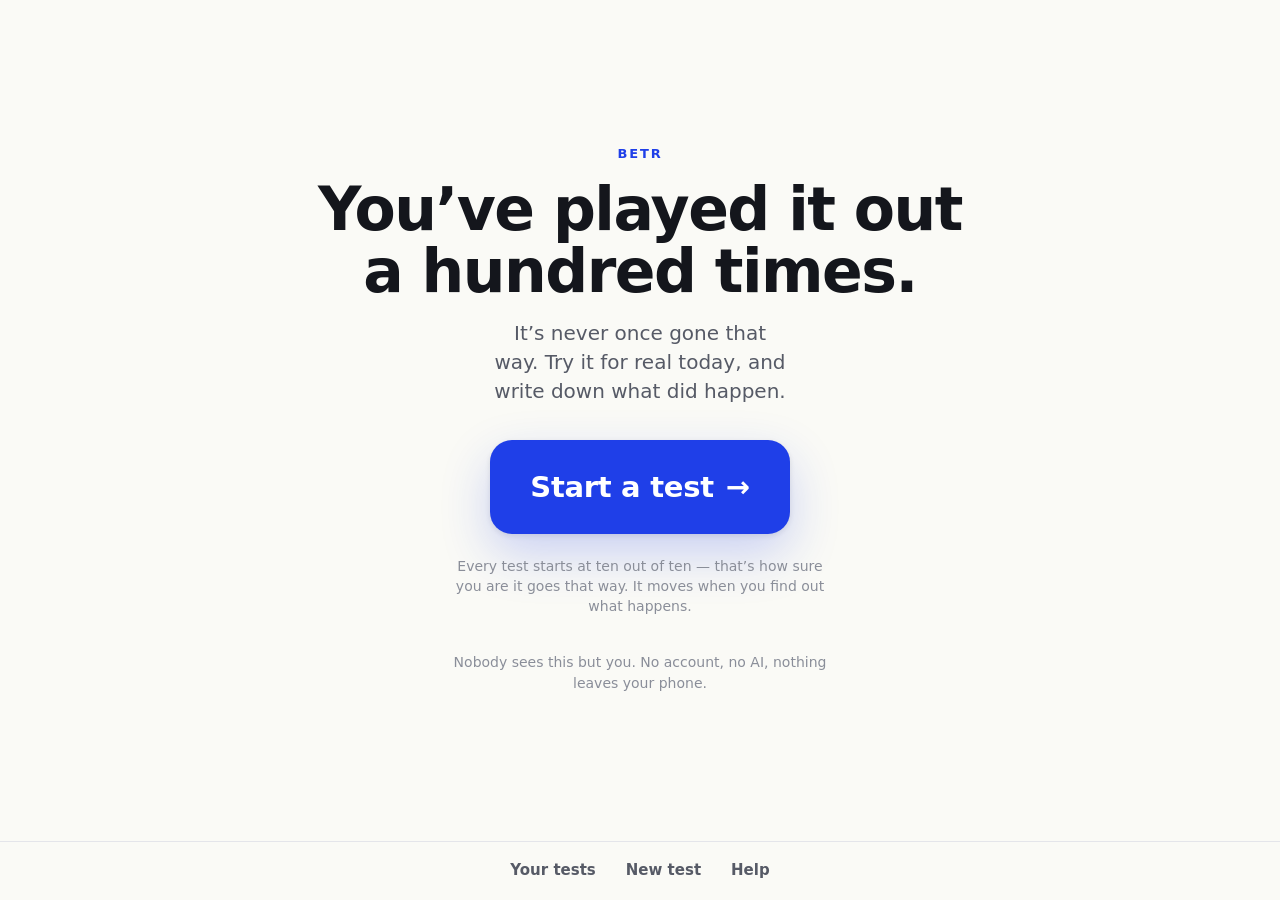
==== web/index.html @ aeeffbad "The way in is one sentence with two blanks, and the suggestions under it are a chapter in a book Co-" ====
<!doctype html>
<html lang="en">
<head>
<meta charset="utf-8">
<meta name="viewport" content="width=device-width, initial-scale=1, viewport-fit=cover">
<title>BETR</title>

<!--
  Betr v1. Plain HTML, CSS and JavaScript. No framework, no build step, no dependencies,
  nothing minified. If you are reading this to check what it does: every file it loads is
  listed below, they are all in this folder, and there is no other code anywhere.

  The one thing worth checking yourself: turn on airplane mode and use it. It works, because
  after this page has loaded nothing here ever makes a request.
-->

<!--
  Belt and braces. B3 serves the same policy as a real header, which is the one that counts;
  a meta tag can be stripped by anything that rewrites HTML, a header cannot.

  connect-src 'none' is the important line: fetch, XHR, WebSocket, beacon and EventSource are
  all blocked outright, so an accidental request fails loudly in the console instead of
  quietly succeeding. font-src 'none' means no web font can ever be loaded, by anyone.

  'file:' is here so the page still works when it is opened straight off disk, which is how
  it gets looked at before it is deployed. Over https a file: URL cannot be loaded at all, so
  it grants nothing on the real site.
-->
<meta http-equiv="Content-Security-Policy" content="
  default-src 'none';
  script-src 'self' file:;
  style-src 'self' file:;
  img-src 'self' file: data:;
  manifest-src 'self' file:;
  font-src 'none';
  connect-src 'none';
  base-uri 'none';
  form-action 'none';
  frame-ancestors 'none'">

<meta name="referrer" content="no-referrer">
<meta name="description" content="BETR helps you test unhelpful beliefs in everyday life. You pick a worry about how people will react, it gives you one small thing to try today, and you record what actually happened.">
<meta name="theme-color" content="#1F3FE8">
<meta name="color-scheme" content="light dark">
<meta name="apple-mobile-web-app-capable" content="yes">
<meta name="apple-mobile-web-app-title" content="BETR">
<meta name="apple-mobile-web-app-status-bar-style" content="default">

<!-- B3's deploy rewrites this to the SHA-256 of the files it served. "dev" means unpublished. -->
<meta name="betr-build" content="dev">

<link rel="manifest" href="manifest.webmanifest">
<link rel="icon" href="icon-192.png" sizes="192x192" type="image/png">
<link rel="apple-touch-icon" href="icon-192.png">
<link rel="stylesheet" href="app.css">
</head>
<body>

<!--
  What a screen reader says when the screen changes but focus does not (B15). It lives outside
  #app so it survives every repaint — a live region that is replaced along with the markup is
  never announced at all. It is empty, and stays empty until the app has something to say that
  the new screen's heading does not already say for itself.
-->
<p id="say" class="sr" role="status" aria-live="polite" aria-atomic="true"></p>

<div id="app"></div>

<noscript>
  <div class="stage">
    <h1>BETR needs JavaScript</h1>
    <p class="sub">All of it runs on this device. None of it talks to a server.</p>
  </div>
</noscript>

<!--
  Order matters: content.js reads guards.js, and app.js reads all of them. The two files
  under content/ that B17 added are plain data — zones.js says which country a time zone is
  in, helplines.js says which number that country's own provider publishes — and lib/where.js
  is handed both by app.js. None of them fetches anything; that is the whole point.

  strings-en.js is every word a person can read (B15). A second language is one more
  strings-<code>.js line here and nothing else — never a fetch, so the airplane-mode proof
  holds in every language BETR ever ships.
-->
<script src="lib/guards.js"></script>
<script src="lib/rate.js"></script>
<script src="lib/store.js"></script>
<script src="lib/content.js"></script>
<script src="lib/where.js"></script>
<script src="lib/i18n.js"></script>
<script src="content/strings-en.js"></script>
<script src="content/worries.js"></script>
<script src="content/starts.js"></script>
<script src="content/why.js"></script>
<script src="content/whats-going-on.js"></script>
<script src="content/places.js"></script>
<script src="content/zones.js"></script>
<script src="content/helplines.js"></script>
<script src="app.js"></script>

</body>
</html>
---- web/app.css ----
/*
  Betr's whole stylesheet.

  System fonts only. The prototype loaded Outfit and Karla from Google; v1 may not, because a
  font request is a request, and "nothing is sent to us or anyone else" has to survive someone
  opening the network tab.

  Two rules B15 added, and both of them are cheap now and expensive later:

  1. EVERY LAYOUT PROPERTY IS LOGICAL, not physical. `margin-inline-start`, not `margin-left`;
     `inset-inline-start`, not `left`; `text-align: start`, not `left`. The browser flips all
     of them when <html dir> is rtl, so Arabic, Hebrew, Farsi and Urdu are a translation job
     rather than a rebuild. No right-to-left language ships yet — that is B16 — and this is
     only so that shipping one costs a day instead of a month. If you add a `left:` here, you
     have quietly put a month back on it.

  2. EVERY FONT SIZE IS IN REM, not px. A person who has turned their text size up in Android
     Chrome or their browser settings gets nothing at all from a px, and this is an app for
     people who will not ask anyone for help — including help reading it. 1rem is 16px unless
     they changed it, so nothing looks different by default. Keep the `clamp()` minimums and
     maximums in rem too: only the middle value is allowed to be `vw`, because vw does not
     answer to a person's text size.

  And one that was already right before B15 and must not be undone: every animation lives
  inside `@media (prefers-reduced-motion: no-preference)` at the bottom, so motion is opt-in
  rather than opt-out. Nothing moves for somebody who asked for nothing to move.
*/

:root {
  --ground:#FAFAF6; --ink:#14161C; --ink-2:#565A66; --ink-3:#8A8E99;
  --btn:#1F3FE8; --btn-ink:#FFFFFF; --btn-hover:#1734CF; --soft:#EDF0FF; --soft-ink:#1B33B8;
  --card:#FFFFFF; --edge:#E4E5EA; --mark:#FFE873; --mark-ink:#3A3000;
  --warn:#B23A2E; --warn-soft:#FBE9E6;
  --display: system-ui, -apple-system, "Segoe UI", Roboto, "Helvetica Neue", Arial, sans-serif;
  --body: system-ui, -apple-system, "Segoe UI", Roboto, "Helvetica Neue", Arial, sans-serif;
  --shadow: 0 20px 50px rgba(31,63,232,.22), 0 2px 6px rgba(20,22,28,.10);
}
@media (prefers-color-scheme: dark) {
  :root:not([data-theme="light"]) {
    --ground:#0F1117; --ink:#F1F1EC; --ink-2:#B4B7C2; --ink-3:#7C808C;
    --btn:#6B85FF; --btn-ink:#0B1030; --btn-hover:#8399FF; --soft:#1C2340; --soft-ink:#C7D0FF;
    --card:#181B24; --edge:#2A2E3B; --mark:#E7CF4A; --mark-ink:#241E00;
    --warn:#F08A7E; --warn-soft:#3A1F1B;
    --shadow: 0 20px 50px rgba(0,0,0,.5), 0 2px 6px rgba(0,0,0,.4);
  }
}

* { box-sizing: border-box; }
html, body { height: 100%; }
body {
  margin:0; background: var(--ground); color: var(--ink);
  font-family: var(--body); font-size:1.125rem; line-height:1.45;
  -webkit-font-smoothing: antialiased; -webkit-text-size-adjust:100%;
}
button { font: inherit; cursor: pointer; color: inherit; }
button:focus-visible, textarea:focus-visible { outline: 3px solid var(--btn); outline-offset: 3px; }

/*
  The heading focus lands on when the screen changes (B15). It is not in the tab order and it
  is not something a person clicked, so it gets no ring — a box drawn round the title would
  read as an error to a sighted person and says nothing to anybody else. The screen reader
  announcement is the whole point of it; the outline was never part of that.
*/
[tabindex="-1"]:focus { outline: none; }

/* Decoration, and the one thing on the page that has to turn round in a right-to-left language. */
.arrow { display:inline-block; }
[dir="rtl"] .arrow { transform: scaleX(-1); }

.stage {
  min-height:100vh; min-height:100dvh;
  display:flex; flex-direction:column; align-items:center; justify-content:center;
  text-align:center;
  /*
    The bottom padding reserves the menu's height, so the big button is never underneath it —
    and it is in rem, not px, because the menu is three words that grow with a person's text
    size. At 200% a px reserve leaves the last line of every screen behind the menu.
  */
  padding: calc(3rem + env(safe-area-inset-top)) 20px calc(6rem + env(safe-area-inset-bottom));
  max-width:720px; margin:0 auto;
}
/*
  The kicker. Since B20 the test screen and the result are titled by the worry's own label
  instead (.worry-label, below), so what is left wearing this is the "LOCKED IN" line and the
  heading on each card in Your worries — where it is still the only title there is, and still
  a heading element, so a screen reader has something to land on. These rules have to beat the
  h1/h2/h3 ones below, which is why line-height is spelled out.
*/
.kicker {
  font-family: var(--display); font-weight:700; font-size:.8125rem; letter-spacing:.14em;
  text-transform:uppercase; color: var(--btn); margin:0 0 14px; line-height:1.45;
}
h1 { font-family:var(--display); font-weight:800; font-size:clamp(2.25rem,8vw,3.75rem); line-height:1.04; letter-spacing:-.025em; margin:0 0 16px; text-wrap:balance; }
h2 { font-family:var(--display); font-weight:800; font-size:clamp(1.75rem,6vw,2.75rem); line-height:1.06; letter-spacing:-.02em; margin:0 0 14px; text-wrap:balance; }
.sub { font-size:1.25rem; color:var(--ink-2); margin:0 auto 34px; max-width:34ch; text-wrap:balance; }
.sub.tight { margin-bottom:18px; }

/*
  Words a person typed themselves — a worry, a test, what they expected, what happened. They
  wrote it in a textarea, so it can have line breaks and blank lines in it, and every one of
  those was being flattened into a single line by the time it came back out on the result
  screen and on the cards. `pre-wrap` and not `pre-line`, so a list they indented survives too;
  `break-word` so one long unbroken string cannot push a card wider than the phone, and
  `text-wrap:wrap` because `.sub` balances its lines — which looks wrong the moment the person
  has chosen the breaks themselves.
*/
.wrote { white-space:pre-wrap; overflow-wrap:break-word; text-wrap:wrap; }

.big {
  display:inline-flex; align-items:center; justify-content:center; gap:12px;
  background:var(--btn); color:var(--btn-ink); border:0; border-radius:22px;
  padding:26px 40px; font-family:var(--display); font-weight:800;
  font-size:clamp(1.3125rem,4.4vw,1.8125rem); letter-spacing:-.01em;
  box-shadow:var(--shadow); max-width:100%;
}
.big:hover { background:var(--btn-hover); }
.big.wide { width:100%; max-width:560px; }

.tiny { font-size:.875rem; color:var(--ink-3); margin-top:22px; max-width:44ch; }
.tiny button { background:none; border:0; padding:0; color:var(--ink-3); text-decoration:underline; text-underline-offset:3px; font-size:.875rem; }
/* A solid chip, not a floating word: Help is long, and it scrolls underneath this. */
.back { position:fixed; inset-inline-start:14px; top:calc(12px + env(safe-area-inset-top)); background:var(--ground); box-shadow:0 0 0 1px var(--edge); border:0; border-radius:14px; font-family:var(--display); font-weight:700; font-size:.9375rem; color:var(--ink-3); padding:8px 10px; z-index:2; }

/*
  The three doors, on every screen. Not a tab bar and must not become one: plain words, no
  icons, no selected state, no badge, no count, no fourth item (CLAUDE.md rule 10, as amended
  2026-09-03). If you are adding an .is-active rule here, that is the thing that was rejected.
*/
.menu {
  position:fixed; inset-inline:0; bottom:0; z-index:3;
  display:flex; justify-content:center; gap:2px;
  padding:8px 8px calc(8px + env(safe-area-inset-bottom));
  background:var(--ground); border-top:1px solid var(--edge);
}
.menu button {
  background:none; border:0; border-radius:12px; padding:10px 14px;
  font-family:var(--display); font-weight:700; font-size:.9375rem; color:var(--ink-2);
}
.menu button:hover { color:var(--btn); }

.list { display:flex; flex-direction:column; gap:12px; width:100%; max-width:560px; margin:0 auto; }
.list button {
  background:var(--card); border:2px solid var(--edge); border-radius:18px; padding:18px 22px;
  font-family:var(--display); font-weight:700; font-size:clamp(1.0625rem,3.6vw,1.3125rem); text-align:start;
  line-height:1.2; display:flex; justify-content:space-between; align-items:center; gap:14px;
}
.list button:hover { border-color:var(--btn); }
.list button .go { color:var(--btn); font-size:1.4375rem; flex:0 0 auto; }
.list button.own { border-style:dashed; }
/*
  B19. The safety line under the first door — the one that names drink and drugs. It is not a
  warning and must not look like one: a person reading it has done nothing wrong, and the red
  a refusal wears would say they had. Same soft blue as a note anywhere else, quieter.
*/
.list .doornote { background:var(--soft); color:var(--soft-ink); border-radius:14px; padding:12px 16px; font-size:.9375rem; line-height:1.4; margin:-4px 0 2px; }

/*
  B24. The note is a button now. "Help has places that are" opens Help, because until B24 Help
  did not have them, and naming a screen is not the same as opening it. Two things it has to
  do: look exactly like the sentence it already was, and be tappable across the whole sentence
  — a two-word target inside a paragraph is a miss on a phone, by the person least able to
  spend a second try.
*/
.list .doornote .plain { display:block; width:100%; background:none; border:0; padding:0;
  font:inherit; color:inherit; text-align:start; text-decoration:underline;
  text-underline-offset:3px; }

.list .under { display:block; font-family:var(--body); font-weight:400; font-size:.90625rem; color:var(--ink-3); margin-top:6px; line-height:1.35; }

/*
  B20. The worry a person is on, in the same words and the same place on every screen from
  the moment they choose it to the result. `heading` in app.js decides which of the two this
  is: on the test screen and the result the label IS the title, so it is the h2 focus lands
  on; everywhere else the screen has its own heading and this is the quiet strip above it.

  The sentence under it is the one being tested, word for word — never a shortened version,
  never a summary. Half of what B20 fixed was that the list, the test screen and the result
  each said it differently, and a person three screens in could not tell whether they were
  still in the worry they picked.
*/
/* The 10px is the Back chip: without it the label's first line sits against the underside of it. */
.worry { width:100%; max-width:560px; margin:10px auto 22px; text-align:start; }
.worry .worry-label {
  font-family:var(--display); font-weight:800; font-size:clamp(1.375rem,5vw,2rem);
  line-height:1.14; letter-spacing:-.02em; margin:0 0 10px; color:var(--ink); text-wrap:balance;
}
.worry .worry-belief {
  font-size:1.0625rem; line-height:1.45; color:var(--ink-2); margin:0;
  border-inline-start:3px solid var(--edge); padding-inline-start:14px;
}
/* Above a screen that has a heading of its own, so it must not outrank it. */
.worry.quiet { margin-bottom:18px; }
.worry.quiet .worry-label { font-size:1.0625rem; font-weight:700; margin:0 0 6px; letter-spacing:0; }
.worry.quiet .worry-belief { font-size:.9375rem; }

.plan { background:var(--card); border:2px solid var(--edge); border-radius:24px; padding:28px 26px; width:100%; max-width:560px; text-align:start; margin:0 auto 22px; }
.lbl { font-family:var(--display); font-weight:700; font-size:.75rem; letter-spacing:.14em; text-transform:uppercase; color:var(--ink-3); margin:0 0 6px; }
.plan .do { font-family:var(--display); font-weight:800; font-size:clamp(1.4375rem,5vw,1.9375rem); line-height:1.12; letter-spacing:-.015em; margin:0 0 18px; }
.plan .line { font-size:1.125rem; color:var(--ink-2); margin:0 0 14px; }
.plan .line b { color:var(--ink); font-weight:700; }
.plan .expect { background:var(--soft); color:var(--soft-ink); border-radius:12px; padding:12px 14px; font-size:1.0625rem; margin:0 0 6px; }
.edit { background:none; border:0; padding:0; font-size:.875rem; color:var(--ink-3); text-decoration:underline; text-underline-offset:3px; }

/*
  ---------------------------------------------------------------- the build screen (B30)

  One sentence with two gaps in it. The gaps have to read as part of the sentence and not as
  a form, which is the whole of why they are underlined inputs sitting on the baseline rather
  than boxes: a box under a label is the form the founder rejected, and the founder chose
  this screen knowing it is a form (B28).

  Everything is in rem, so it answers to a person's text size — the sentence is the biggest
  thing on the screen and the first thing that would fall off at 125%. `min-width` on a blank
  keeps an empty one visibly a gap; `flex` on the paragraph lets the two halves wrap onto
  their own lines rather than squeezing, which is what happens on a 390px phone as soon as
  either half is more than a few words.
*/
.sentence {
  display:flex; flex-wrap:wrap; align-items:baseline; gap:6px 8px;
  width:100%; max-width:560px; margin:0 auto 22px; text-align:start;
  font-family:var(--display); font-weight:800; font-size:clamp(1.375rem,5vw,1.9375rem);
  line-height:1.3; letter-spacing:-.015em;
}
.sentence .fixed { flex:0 0 auto; color:var(--ink-3); }
.sentence .blank {
  flex:1 1 12ch; min-width:12ch; font:inherit; color:var(--ink);
  background:none; border:0; border-block-end:3px solid var(--btn); border-radius:0;
  padding:0 2px 4px; margin:0;
}
.sentence .blank:focus-visible { outline:3px solid var(--btn); outline-offset:4px; }
.sentence .blank::placeholder { color:var(--ink-3); font-weight:400; opacity:1; }

/*
  Suggestions, and they are suggestions: a plain wrapping row, no icons, nothing selected,
  nothing recommended. 44px is the smallest thing anybody should have to hit on a phone.
*/
.chipset { width:100%; max-width:560px; margin:0 auto 20px; text-align:start; }
.chipset .chips-intro { margin:0 0 8px; }
.chips { display:flex; flex-wrap:wrap; gap:8px; }
.chip {
  min-height:44px; background:var(--card); border:2px solid var(--edge); border-radius:22px;
  padding:10px 16px; font-family:var(--body); font-size:.9375rem; line-height:1.25;
  color:var(--ink-2); text-align:start;
}
.chip:hover { border-color:var(--btn); color:var(--ink); }
.drop-label { margin-top:4px; }

textarea {
  width:100%; max-width:560px; font-family:var(--body); font-size:1.1875rem; line-height:1.4;
  padding:16px 18px; border:2px solid var(--edge); border-radius:18px;
  background:var(--card); color:var(--ink); resize:none; min-height:130px; margin:0 0 18px;
}
textarea::placeholder { color:var(--ink-3); }
textarea.short { min-height:96px; }
/* One sentence, and it is optional: it does not need the height of a box you write into. */
textarea.line { min-height:64px; }

.result { background:var(--card); border:2px solid var(--edge); border-radius:24px; padding:28px 26px; width:100%; max-width:560px; text-align:start; margin:0 auto 22px; }
.result .you { font-size:1.1875rem; color:var(--ink-2); margin:0 0 6px; text-decoration:line-through; text-decoration-color:var(--warn); text-decoration-thickness:2px; }
.result .you + .lbl { margin-block-start:18px; }
/*
  What actually happened, one paragraph per paragraph the person typed. The block is the
  paragraph and the highlight is the inline span inside it, so the yellow hugs the words line
  by line the way a marker pen would, and the gap between two paragraphs stays unmarked.
*/
/*
  Founder, 2026-09-03: the highlighted text at the end of a report "looks weird, the lines
  look like they're too tightly packed". They were, and the arithmetic says so. The highlight
  is drawn round each line of the inline span with 6px of padding above and below it, so two
  bands of yellow stay apart only while the line height is bigger than the text plus both
  paddings: at 27px text that is 1.44, and the line-height here was 1.2. Every band overlapped
  the one below it, which is what makes a marker pen look like a solid block with the words
  squeezed into it.

  1.6 leaves a clear gap between the bands at every size in the clamp. It is the one number
  in this rule that is load-bearing; changing the padding means changing it too.
*/
.result .real { font-family:var(--display); font-weight:700; font-size:clamp(1.3125rem,4.4vw,1.6875rem); line-height:1.6; margin:0 0 14px; }
.result .real:last-child { margin-block-end:0; }
.result .real .wrote { background:var(--mark); color:var(--mark-ink); padding:6px 10px; border-radius:8px; box-decoration-break:clone; -webkit-box-decoration-break:clone; display:inline; }

.choices { display:grid; grid-template-columns:1fr 1fr; gap:10px; width:100%; max-width:560px; margin:0 auto 22px; }
.choices button { background:var(--card); border:2px solid var(--edge); border-radius:16px; padding:18px 12px; font-family:var(--display); font-weight:700; font-size:1.0625rem; }
.choices button:hover { border-color:var(--btn); }

.row { display:flex; gap:12px; justify-content:center; flex-wrap:wrap; }
.ghost { background:none; border:2px solid var(--edge); border-radius:18px; padding:14px 22px; font-family:var(--display); font-weight:700; font-size:1.0625rem; color:var(--ink-2); }

/* Links inside a refusal are the crisis numbers. Same colour as the warning, clearly tappable. */
.warn a { color:inherit; text-decoration:underline; text-underline-offset:3px; font-weight:700; }
.warn { background:var(--warn-soft); color:var(--warn); border-radius:14px; padding:14px 16px; font-size:1rem; line-height:1.4; text-align:start; width:100%; max-width:560px; margin:0 auto 16px; }
.note { background:var(--soft); color:var(--soft-ink); border-radius:14px; padding:14px 16px; font-size:1rem; line-height:1.4; text-align:start; width:100%; max-width:560px; margin:0 auto 16px; }
.note .row { justify-content:flex-start; margin-top:10px; }
.note .ghost { font-size:.9375rem; padding:10px 16px; }

.count { font-family:var(--display); font-weight:800; font-size:clamp(3.375rem,14vw,5.75rem); line-height:1; letter-spacing:-.03em; color:var(--btn); margin:0 0 6px; }

/*
  The ladder. Ten dots and the number, one row per test, one belief per ladder. It is not a
  chart and must never grow into one: no axis, no line between two beliefs, no target mark.

  The dots and the number are aria-hidden and a .sr sentence replaces them, because ten
  circles say nothing out loud. Rule 5 applies to that sentence too: no total, no average.
*/
.ladder { width:100%; max-width:560px; margin:0 auto; text-align:start; }
.ladder.one { margin:0 auto 22px; }
.ladder.one .rung { justify-content:center; }
.rung { display:flex; align-items:center; gap:12px; padding:5px 0; }
.rung .when { flex:0 0 68px; font-family:var(--display); font-weight:700; font-size:.8125rem; color:var(--ink-3); }
.rung .dots { display:flex; gap:5px; flex:0 0 auto; }
.rung .dots i { display:block; flex:0 0 auto; width:12px; height:12px; border-radius:50%; background:var(--edge); }
.rung .dots i.on { background:var(--btn); }
.rung .num { font-family:var(--display); font-weight:800; font-size:1.125rem; color:var(--ink-3); }
.ladder .rung:last-of-type .num { color:var(--ink); }
.said { font-size:.875rem; color:var(--ink-3); margin:2px 0 10px; margin-inline-start:80px; line-height:1.35; }
.said.elided { font-style:italic; }
/* Read out by a screen reader, seen by nobody: the dots on their own say nothing aloud. */
.sr { position:absolute; width:1px; height:1px; padding:0; margin:-1px; overflow:hidden; clip:rect(0 0 0 0); white-space:nowrap; border:0; }

.board { background:var(--card); border:2px solid var(--edge); border-radius:24px; padding:22px 26px; width:100%; max-width:560px; margin:0 auto 22px; text-align:start; }
.board .moved { font-size:.9375rem; color:var(--ink-2); margin:14px 0 0; }

.card { background:var(--card); border:2px solid var(--edge); border-radius:24px; padding:22px 24px; width:100%; max-width:560px; margin:0 auto 14px; text-align:start; }
.card .kicker { margin-bottom:8px; }
/*
  A card for a test somebody wrote themselves. Its own sentence is its title (B30), so it is
  a sentence and not a label: sentence case, not the kicker's small uppercase tracking.
*/
.card .kicker.said-it {
  font-size:1.0625rem; letter-spacing:0; text-transform:none; color:var(--ink);
  line-height:1.35; margin-bottom:12px;
}
.card .belief, .sheet .belief { font-size:1.0625rem; color:var(--ink-2); margin:0 0 16px; }
.card .ghost { margin-top:16px; font-size:.9375rem; padding:10px 18px; }

/* A test that is waiting for you, on its own worry's card. No red, no age, no number. */
.card .waiting { background:var(--soft); color:var(--soft-ink); border-radius:16px; padding:14px 16px; margin:16px 0 0; }
.card .waiting .lbl { color:inherit; opacity:.75; }
.card .waiting .do { font-family:var(--display); font-weight:700; font-size:1.0625rem; line-height:1.25; margin:0; }
.card .waiting .soft { font-size:.875rem; margin:8px 0 0; }
.card .waiting .row { justify-content:flex-start; margin-top:12px; }
.card .waiting .ghost { font-size:.9375rem; padding:9px 16px; border-color:currentColor; color:inherit; }

/*
  Help. Its sections are h2 and its groups are h3 (B15) — before that the whole screen started
  at h3 with nothing above it, which is a heading list a screen reader cannot make sense of.
  The sizes are the ones they always were; only the elements changed.
*/
.sheet { background:var(--card); border:2px solid var(--edge); border-radius:20px; padding:22px 24px; max-width:600px; margin:0 auto; text-align:start; font-size:.96875rem; }
.sheet h2 { font-family:var(--display); font-weight:700; font-size:.9375rem; line-height:1.35; letter-spacing:0; margin:18px 0 6px; }
.sheet h2:first-child { margin-top:0; }
.sheet p { margin:0 0 6px; }
.sheet ol { padding-inline-start:18px; margin:0; }
.sheet li { margin-bottom:6px; }
.sheet .proof { display:flex; gap:26px; margin:8px 0 12px; flex-wrap:wrap; }
.sheet .proof b { display:block; font-family:var(--display); font-weight:800; font-size:1.5625rem; line-height:1; }
.sheet .proof small { font-size:.75rem; letter-spacing:.08em; text-transform:uppercase; color:var(--ink-3); }
/* The one thing to read, marked as such: a rule down its side and a little more room. */
.sheet .primer { border-inline-start:3px solid var(--btn); padding-inline-start:15px; margin:8px 0 4px; }
.sheet .primer p { margin:0 0 9px; }
.sheet h3 { font-family:var(--display); font-weight:700; font-size:.875rem; color:var(--ink-2); margin:14px 0 4px; }
.sheet a { color:var(--btn); text-underline-offset:3px; }
.sheet ul.places { list-style:none; padding:0; margin:0; }
.sheet ul.places li { margin-bottom:9px; line-height:1.4; }
.sheet .plain { background:none; border:0; padding:0; font-size:.875rem; color:var(--ink-3); text-decoration:underline; text-underline-offset:3px; margin-inline-end:14px; }
.sheet textarea { font-size:.75rem; min-height:150px; margin-top:10px; }
.sheet .build { font-family:ui-monospace, SFMono-Regular, Menlo, Consolas, monospace; font-size:.75rem; color:var(--ink-3); word-break:break-all; }

/*
  B17. The crisis block sits at the top of Help and inside a self-harm refusal, so its parts
  have to read correctly in both: on the card, and on the coloured warning panel where the
  text is already the warning colour and a link must not fight it.
*/
.quiet { font-size:.8125rem; color:var(--ink-3); line-height:1.45; }
/* The way out of a wrong guess. On a crisis block it has to be findable, not tucked away. */
.sheet #where { font-size:.9375rem; color:var(--btn); }
.warn p { margin:0 0 8px; }
.warn p:last-child { margin-bottom:0; }
.warn ul.places { list-style:none; padding:0; margin:0 0 8px; }
.warn ul.places li { margin-bottom:6px; }
.warn .plain { background:none; border:0; padding:0; font:inherit; font-size:.9375rem; color:inherit; text-decoration:underline; text-underline-offset:3px; }

/* Every country, so it is long on purpose. Two columns where there is room for two. */
.sheet ul.countries { columns:2; column-gap:26px; margin-top:8px; }
.sheet ul.countries li { margin-bottom:5px; break-inside:avoid; }
.sheet ul.countries .plain, .sheet ul.languages .plain { font-size:.9375rem; color:var(--ink); text-decoration:none; text-align:start; }
@media (max-width: 380px) { .sheet ul.countries { columns:1; } }

/*
  Motion is opt-in, not opt-out: nothing in here happens for somebody whose phone says they
  do not want it. That includes the hover and press transitions, which are small but are
  still movement, and the one infinite animation in the app. Anything added later belongs
  in this block too — a `transition:` outside it is the bug this arrangement exists to stop.
*/
@media (prefers-reduced-motion: no-preference) {
  .stage { animation: in .25s ease-out both; }
  @keyframes in { from { opacity:0; transform:translateY(8px); } to { opacity:1; transform:none; } }
  .big { transition:transform .12s ease, background .12s ease; }
  .big:hover { transform:translateY(-2px); }
  .big:active { transform:translateY(1px); }
  .big.pulse { animation: pulse 2.4s ease-in-out infinite; }
  @keyframes pulse { 0%,100% { box-shadow:var(--shadow); } 50% { box-shadow:0 26px 60px rgba(31,63,232,.34), 0 2px 6px rgba(20,22,28,.10); } }
  .list button { transition:border-color .12s, transform .12s; }
  .chip { transition:border-color .12s, color .12s; }
  .list button:hover { transform:translateY(-1px); }
  .choices button { transition:border-color .12s; }
}
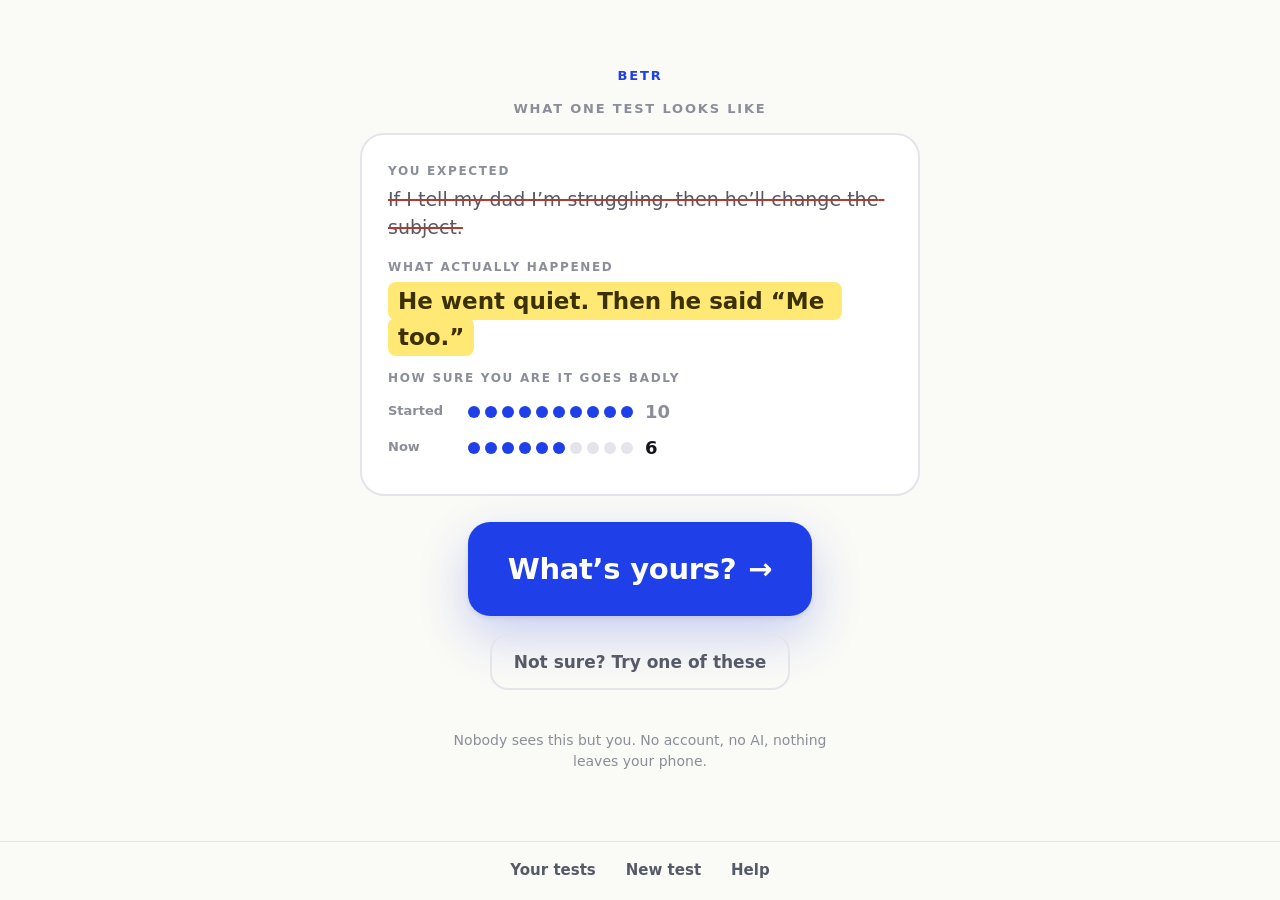
==== commit 46168203: "The first thing anybody sees is one finished test, not a description of one Co-Authored-By: Claude O" ====
--- a/web/index.html
+++ b/web/index.html
@@ -92,6 +92,7 @@
 <script src="content/strings-en.js"></script>
 <script src="content/worries.js"></script>
 <script src="content/starts.js"></script>
+<script src="content/examples.js"></script>
 <script src="content/why.js"></script>
 <script src="content/whats-going-on.js"></script>
 <script src="content/places.js"></script>
--- a/web/app.css
+++ b/web/app.css
@@ -91,6 +91,16 @@
   text-transform:uppercase; color: var(--btn); margin:0 0 14px; line-height:1.45;
 }
 h1 { font-family:var(--display); font-weight:800; font-size:clamp(2.25rem,8vw,3.75rem); line-height:1.04; letter-spacing:-.025em; margin:0 0 16px; text-wrap:balance; }
+/*
+  The front screen's heading (B31). It is four words and it is the most load-bearing string on
+  the screen — it is what makes the card below it a page in a book rather than somebody's
+  testimonial — so it is a real h1 that focus lands on and a screen reader reads, and it is
+  drawn small, because the card is what a person is meant to look at.
+*/
+h1.caption {
+  font-size:.8125rem; font-weight:700; letter-spacing:.14em; text-transform:uppercase;
+  color:var(--ink-3); line-height:1.45; margin:0 0 14px;
+}
 h2 { font-family:var(--display); font-weight:800; font-size:clamp(1.75rem,6vw,2.75rem); line-height:1.06; letter-spacing:-.02em; margin:0 0 14px; text-wrap:balance; }
 .sub { font-size:1.25rem; color:var(--ink-2); margin:0 auto 34px; max-width:34ch; text-wrap:balance; }
 .sub.tight { margin-bottom:18px; }
@@ -188,6 +198,16 @@
   font-size:1.0625rem; line-height:1.45; color:var(--ink-2); margin:0;
   border-inline-start:3px solid var(--edge); padding-inline-start:14px;
 }
+/*
+  The example card on the front screen. It is `.result`, deliberately — the same card a
+  person's own result is drawn in — with only the ladder brought inside it, because on this
+  screen the whole thing has to read as one object.
+*/
+.result.example { margin-bottom:26px; }
+.result.example .ladder { margin-block-start:2px; }
+.result.example .you { margin-block-end:0; }
+.result.example .real { font-size:clamp(1.1875rem,4vw,1.4375rem); }
+
 /* Above a screen that has a heading of its own, so it must not outrank it. */
 .worry.quiet { margin-bottom:18px; }
 .worry.quiet .worry-label { font-size:1.0625rem; font-weight:700; margin:0 0 6px; letter-spacing:0; }
@@ -402,6 +422,22 @@
   @keyframes pulse { 0%,100% { box-shadow:var(--shadow); } 50% { box-shadow:0 26px 60px rgba(31,63,232,.34), 0 2px 6px rgba(20,22,28,.10); } }
   .list button { transition:border-color .12s, transform .12s; }
   .chip { transition:border-color .12s, color .12s; }
+
+  /*
+    B31: the front screen's worked example, revealed over four seconds. The card is COMPLETE
+    in the markup — this only delays parts of it — so with reduced motion on, or with this
+    whole block never applied, a person simply sees the finished thing on paint. Nothing in
+    the app depends on the animation having run.
+
+    The order is the order a person lived it: the prediction is there from the start, the
+    strike is drawn through it at about a second, what actually happened arrives at two, and
+    the rung it moved to at three.
+  */
+  .example .you { animation: struck .45s ease-out 1s both; }
+  @keyframes struck { from { text-decoration-color: transparent; } to { text-decoration-color: var(--warn); } }
+  .example .late { animation: arrive .5s ease-out 2s both; }
+  .example .ladder .last { animation: arrive .5s ease-out 3s both; }
+  @keyframes arrive { from { opacity:0; transform:translateY(6px); } to { opacity:1; transform:none; } }
   .list button:hover { transform:translateY(-1px); }
   .choices button { transition:border-color .12s; }
 }
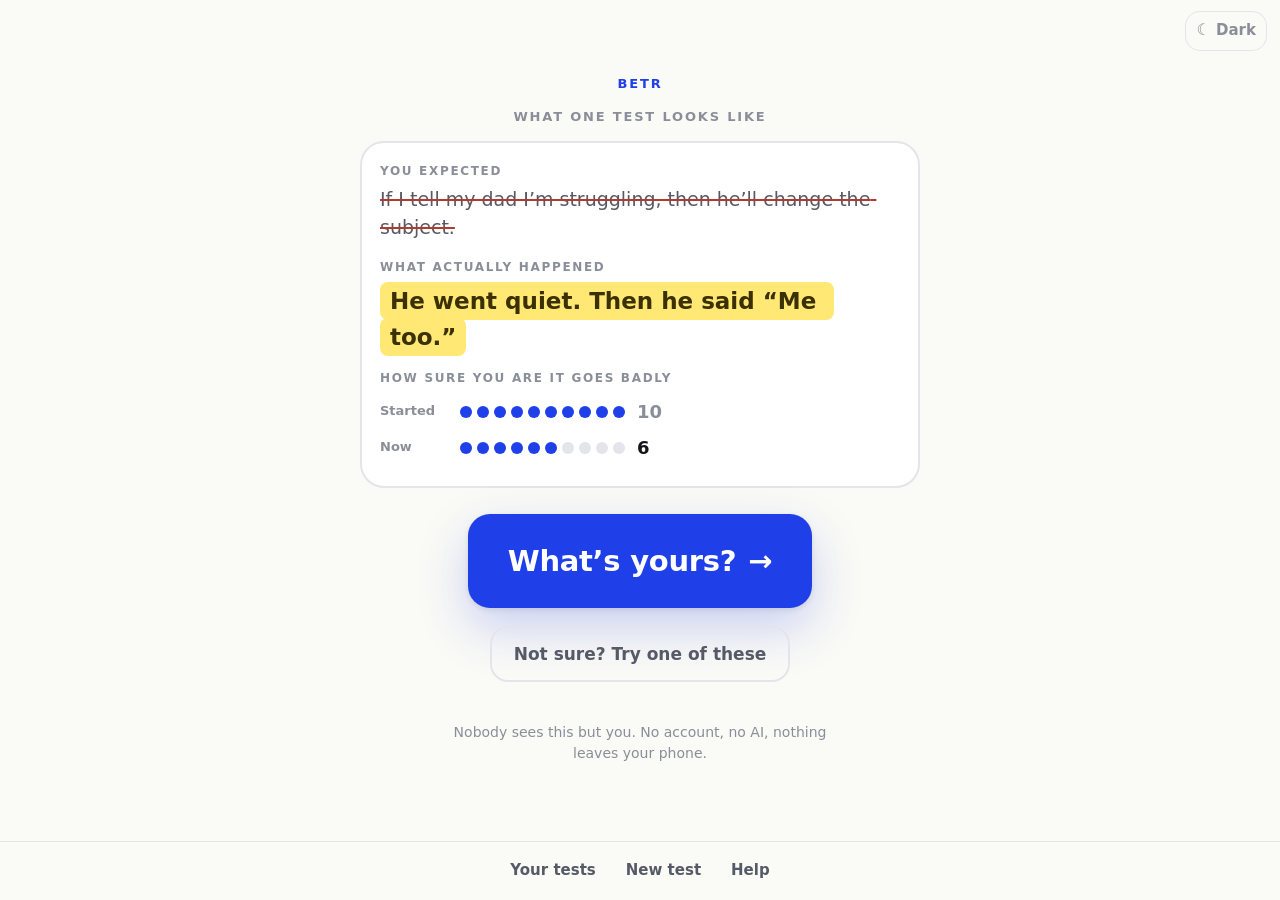
==== commit 3759f2d5: "B34's two defects and B35's two repairs: a chip puts its own words in the box, Back keeps the plan, " ====
--- a/web/index.html
+++ b/web/index.html
@@ -41,7 +41,18 @@
 <meta name="referrer" content="no-referrer">
 <meta name="description" content="BETR helps you test unhelpful beliefs in everyday life. You pick a worry about how people will react, it gives you one small thing to try today, and you record what actually happened.">
 <meta name="theme-color" content="#1F3FE8">
-<meta name="color-scheme" content="light dark">
+<meta name="color-scheme" content="light">
+
+<!--
+  The one script in the head, and it is here for one reason: the light-or-dark choice has to
+  be on <html> before the stylesheet below is asked for, or somebody who chose dark gets a
+  flash of white on the way into every screen. It is twenty lines, it reads one key and writes
+  one attribute, and like everything else here it fetches nothing.
+
+  It cannot be an inline <script>: the policy above is script-src 'self', which blocks inline
+  script outright. That is deliberate, and this is the shape that respects it.
+-->
+<script src="lib/theme.js"></script>
 <meta name="apple-mobile-web-app-capable" content="yes">
 <meta name="apple-mobile-web-app-title" content="BETR">
 <meta name="apple-mobile-web-app-status-bar-style" content="default">
@@ -83,6 +94,7 @@
   strings-<code>.js line here and nothing else — never a fetch, so the airplane-mode proof
   holds in every language BETR ever ships.
 -->
+<!-- theme.js is already loaded, in the head; it has to be, and the comment there says why. -->
 <script src="lib/guards.js"></script>
 <script src="lib/rate.js"></script>
 <script src="lib/store.js"></script>
--- a/web/app.css
+++ b/web/app.css
@@ -27,6 +27,7 @@
 */
 
 :root {
+  color-scheme: light;
   --ground:#FAFAF6; --ink:#14161C; --ink-2:#565A66; --ink-3:#8A8E99;
   --btn:#1F3FE8; --btn-ink:#FFFFFF; --btn-hover:#1734CF; --soft:#EDF0FF; --soft-ink:#1B33B8;
   --card:#FFFFFF; --edge:#E4E5EA; --mark:#FFE873; --mark-ink:#3A3000;
@@ -35,14 +36,26 @@
   --body: system-ui, -apple-system, "Segoe UI", Roboto, "Helvetica Neue", Arial, sans-serif;
   --shadow: 0 20px 50px rgba(31,63,232,.22), 0 2px 6px rgba(20,22,28,.10);
 }
-@media (prefers-color-scheme: dark) {
-  :root:not([data-theme="light"]) {
-    --ground:#0F1117; --ink:#F1F1EC; --ink-2:#B4B7C2; --ink-3:#7C808C;
-    --btn:#6B85FF; --btn-ink:#0B1030; --btn-hover:#8399FF; --soft:#1C2340; --soft-ink:#C7D0FF;
-    --card:#181B24; --edge:#2A2E3B; --mark:#E7CF4A; --mark-ink:#241E00;
-    --warn:#F08A7E; --warn-soft:#3A1F1B;
-    --shadow: 0 20px 50px rgba(0,0,0,.5), 0 2px 6px rgba(0,0,0,.4);
-  }
+/*
+  B35, 2026-09-08, founder's call: light is the default whatever the phone is set to, and the
+  chip in the top corner is the only thing that changes it. Until today this block was
+  `@media (prefers-color-scheme: dark)` and there was no chip: BETR wore the phone's clothes
+  and a person who wanted the other one had no way to say so.
+
+  lib/theme.js writes `data-theme` onto <html> from the HEAD, before this file is even asked
+  for, so a person who chose dark never sees a flash of white on the way in.
+
+  TO GO BACK TO FOLLOWING THE PHONE: this selector becomes
+  `@media (prefers-color-scheme: dark) { :root:not([data-theme="light"]) { … } }`
+  and DEFAULT in lib/theme.js becomes null. Two edits, nothing else.
+*/
+:root[data-theme="dark"] {
+  color-scheme: dark;
+  --ground:#0F1117; --ink:#F1F1EC; --ink-2:#B4B7C2; --ink-3:#7C808C;
+  --btn:#6B85FF; --btn-ink:#0B1030; --btn-hover:#8399FF; --soft:#1C2340; --soft-ink:#C7D0FF;
+  --card:#181B24; --edge:#2A2E3B; --mark:#E7CF4A; --mark-ink:#241E00;
+  --warn:#F08A7E; --warn-soft:#3A1F1B;
+  --shadow: 0 20px 50px rgba(0,0,0,.5), 0 2px 6px rgba(0,0,0,.4);
 }
 
 * { box-sizing: border-box; }
@@ -82,7 +95,7 @@
 /*
   The kicker. Since B20 the test screen and the result are titled by the worry's own label
   instead (.worry-label, below), so what is left wearing this is the "LOCKED IN" line and the
-  heading on each card in Your worries — where it is still the only title there is, and still
+  heading on each card in Your tests — where it is still the only title there is, and still
   a heading element, so a screen reader has something to land on. These rules have to beat the
   h1/h2/h3 ones below, which is why line-height is spelled out.
 */
@@ -129,7 +142,21 @@
 .tiny { font-size:.875rem; color:var(--ink-3); margin-top:22px; max-width:44ch; }
 .tiny button { background:none; border:0; padding:0; color:var(--ink-3); text-decoration:underline; text-underline-offset:3px; font-size:.875rem; }
 /* A solid chip, not a floating word: Help is long, and it scrolls underneath this. */
-.back { position:fixed; inset-inline-start:14px; top:calc(12px + env(safe-area-inset-top)); background:var(--ground); box-shadow:0 0 0 1px var(--edge); border:0; border-radius:14px; font-family:var(--display); font-weight:700; font-size:.9375rem; color:var(--ink-3); padding:8px 10px; z-index:2; }
+/*
+  The two corner chips. Back has been there since B15; Look is B35's, and it is on every
+  screen because the founder asked for one that is "always floating somewhere easy to click".
+  Same chip, same size, mirrored — so it reads as the pair it is rather than as a new kind of
+  thing, and so neither of them is ever the most interesting object on the screen.
+
+  It is not the bottom row and must not join it: rule 10's three doors are still three, still
+  words, still no icons and still no fourth item.
+*/
+.back, .look { position:fixed; top:calc(12px + env(safe-area-inset-top)); background:var(--ground); box-shadow:0 0 0 1px var(--edge); border:0; border-radius:14px; font-family:var(--display); font-weight:700; font-size:.9375rem; color:var(--ink-3); padding:8px 10px; z-index:2; }
+.back { inset-inline-start:14px; }
+.look { inset-inline-end:14px; }
+.back:hover, .look:hover { color:var(--ink-2); }
+/* The sun and the moon. Decoration — the word beside them is what is read out. */
+.mark { display:inline-block; font-size:1rem; line-height:1; }
 
 /*
   The three doors, on every screen. Not a tab bar and must not become one: plain words, no
@@ -203,7 +230,13 @@
   person's own result is drawn in — with only the ladder brought inside it, because on this
   screen the whole thing has to read as one object.
 */
-.result.example { margin-bottom:26px; }
+/*
+  Tighter than a person's own result card, and it is a measurement (B33). At 125% text the
+  front screen overflows: with the same 28px padding the ghost button's last 18px sat behind
+  the fixed menu. 20px brings it fully clear, and costs nothing at 100% where the screen has
+  room to spare. The trust line still needs a small scroll at 125% — see the B33 task file.
+*/
+.result.example { margin-bottom:26px; padding:20px 18px; }
 .result.example .ladder { margin-block-start:2px; }
 .result.example .you { margin-block-end:0; }
 .result.example .real { font-size:clamp(1.1875rem,4vw,1.4375rem); }
@@ -212,6 +245,27 @@
 .worry.quiet { margin-bottom:18px; }
 .worry.quiet .worry-label { font-size:1.0625rem; font-weight:700; margin:0 0 6px; letter-spacing:0; }
 .worry.quiet .worry-belief { font-size:.9375rem; }
+
+/*
+  B35, and it is the founder's own diagnosis: "why is it small and left aligned when the rest
+  is big and centred?" A test somebody wrote themselves has no label, so worryHead() promotes
+  the sentence into the label's slot — and the label's type is a small bold left-aligned strip
+  drawn to sit above a quote rule. With no quote rule under it and a centred heading below it,
+  that type reads as a caption somebody forgot to finish.
+
+  `solo` is the one-part case and it is not a label. It is the sentence, quoted the way the
+  borrowed one is quoted, centred with the rest of the screen, one step ABOVE the body size
+  rather than one step below it. The two-part case above keeps its left edge, because a label
+  with a quote rule beneath it needs one.
+*/
+/* 40ch and not the .sub's 34ch, and it is a measurement: at 34ch the sentence above broke
+   into three lines and cost 27px on a screen whose "Lock it in" is already below the fold. */
+.worry.quiet.solo { max-width:40ch; text-align:center; margin-bottom:20px; }
+.worry.quiet.solo .worry-label {
+  font-family:var(--body); font-weight:400; font-size:1.1875rem; line-height:1.4;
+  letter-spacing:0; color:var(--ink-2); margin:0;
+  overflow-wrap:break-word; text-wrap:balance;
+}
 
 .plan { background:var(--card); border:2px solid var(--edge); border-radius:24px; padding:28px 26px; width:100%; max-width:560px; text-align:start; margin:0 auto 22px; }
 .lbl { font-family:var(--display); font-weight:700; font-size:.75rem; letter-spacing:.14em; text-transform:uppercase; color:var(--ink-3); margin:0 0 6px; }
@@ -236,11 +290,17 @@
   either half is more than a few words.
 */
 .sentence {
-  display:flex; flex-wrap:wrap; align-items:baseline; gap:6px 8px;
+  display:flex; flex-wrap:wrap; align-items:baseline; gap:10px 10px;
   width:100%; max-width:560px; margin:0 auto 22px; text-align:start;
   font-family:var(--display); font-weight:800; font-size:clamp(1.375rem,5vw,1.9375rem);
   line-height:1.3; letter-spacing:-.015em;
 }
+/*
+  One half of the sentence: the printed words and the gap that belongs to them, kept together
+  so a wrap never leaves ", then" at the end of one line with its blank on the next. 16ch is
+  the basis rather than a width — two halves fit on one line on a tablet and stack on a phone.
+*/
+.sentence .part { display:flex; flex:1 1 16ch; align-items:baseline; gap:8px; min-width:0; }
 .sentence .fixed { flex:0 0 auto; color:var(--ink-3); }
 .sentence .blank {
   flex:1 1 12ch; min-width:12ch; font:inherit; color:var(--ink);
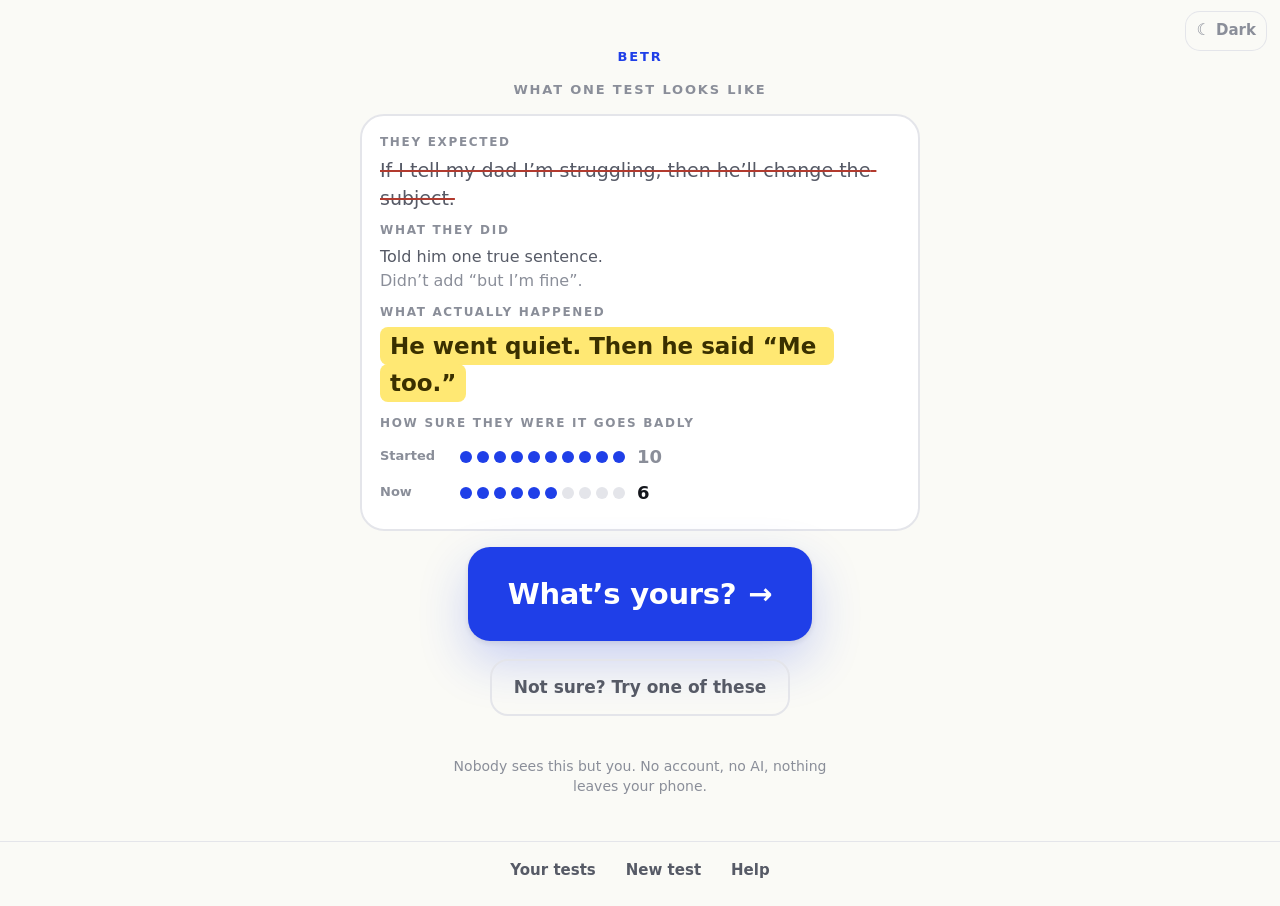
==== commit 144ebb1d: "B45 §5c: starts.js and worries.js become one file, and twelve roads stop being generic Twelve starts" ====
--- a/web/index.html
+++ b/web/index.html
@@ -41,13 +41,14 @@
 <meta name="referrer" content="no-referrer">
 <meta name="description" content="BETR helps you test unhelpful beliefs in everyday life. You pick a worry about how people will react, it gives you one small thing to try today, and you record what actually happened.">
 <meta name="theme-color" content="#1F3FE8">
-<meta name="color-scheme" content="light">
+<meta name="color-scheme" content="light dark">
 
 <!--
   The one script in the head, and it is here for one reason: the light-or-dark choice has to
   be on <html> before the stylesheet below is asked for, or somebody who chose dark gets a
-  flash of white on the way into every screen. It is twenty lines, it reads one key and writes
-  one attribute, and like everything else here it fetches nothing.
+  flash of the other one on the way into every screen. It reads one key, asks the phone if
+  that key is empty, and writes one attribute and the meta tag above. Like everything else
+  here it fetches nothing.
 
   It cannot be an inline <script>: the policy above is script-src 'self', which blocks inline
   script outright. That is deliberate, and this is the shape that respects it.
@@ -103,7 +104,6 @@
 <script src="lib/i18n.js"></script>
 <script src="content/strings-en.js"></script>
 <script src="content/worries.js"></script>
-<script src="content/starts.js"></script>
 <script src="content/examples.js"></script>
 <script src="content/why.js"></script>
 <script src="content/whats-going-on.js"></script>
--- a/web/app.css
+++ b/web/app.css
@@ -37,17 +37,16 @@
   --shadow: 0 20px 50px rgba(31,63,232,.22), 0 2px 6px rgba(20,22,28,.10);
 }
 /*
-  B35, 2026-09-08, founder's call: light is the default whatever the phone is set to, and the
-  chip in the top corner is the only thing that changes it. Until today this block was
-  `@media (prefers-color-scheme: dark)` and there was no chip: BETR wore the phone's clothes
-  and a person who wanted the other one had no way to say so.
-
-  lib/theme.js writes `data-theme` onto <html> from the HEAD, before this file is even asked
-  for, so a person who chose dark never sees a flash of white on the way in.
-
-  TO GO BACK TO FOLLOWING THE PHONE: this selector becomes
-  `@media (prefers-color-scheme: dark) { :root:not([data-theme="light"]) { … } }`
-  and DEFAULT in lib/theme.js becomes null. Two edits, nothing else.
+  B35, 2026-09-08. Until today this block was `@media (prefers-color-scheme: dark)` and there
+  was no way for a person to say otherwise: BETR wore the phone's clothes, forever. Now the
+  phone is only the OPENING position — from the moment somebody touches the chip in the top
+  corner, their choice wins and the phone stops being consulted.
+
+  THE MEDIA QUERY IS GONE ON PURPOSE and must not come back. lib/theme.js reads the phone
+  itself and writes `data-theme` onto <html> from the HEAD, before this file is asked for. One
+  place decides, so a person's choice can beat the phone; with the query still here it could
+  not, and a `:root:not([data-theme])` dance to make it work is the version that breaks the
+  first time somebody's storage is cleared.
 */
 :root[data-theme="dark"] {
   color-scheme: dark;
@@ -141,6 +140,13 @@
 
 .tiny { font-size:.875rem; color:var(--ink-3); margin-top:22px; max-width:44ch; }
 .tiny button { background:none; border:0; padding:0; color:var(--ink-3); text-decoration:underline; text-underline-offset:3px; font-size:.875rem; }
+/*
+  B44. A guide link sitting UNDER the thing it is about, rather than as the last small print
+  on a screen. The .tiny margin is 22px because it separates small print from the screen above
+  it; this one belongs to the box it follows, and on the do screen those 22px are 22px of
+  "Lock it in" moving down. Measured at 125% before it was allowed on that screen.
+*/
+.tiny.under { margin-top:8px; margin-bottom:2px; }
 /* A solid chip, not a floating word: Help is long, and it scrolls underneath this. */
 /*
   The two corner chips. Back has been there since B15; Look is B35's, and it is on every
@@ -236,10 +242,25 @@
   the fixed menu. 20px brings it fully clear, and costs nothing at 100% where the screen has
   room to spare. The trust line still needs a small scroll at 125% — see the B33 task file.
 */
-.result.example { margin-bottom:26px; padding:20px 18px; }
+.result.example { margin-bottom:16px; padding:18px; }
 .result.example .ladder { margin-block-start:2px; }
 .result.example .you { margin-block-end:0; }
 .result.example .real { font-size:clamp(1.1875rem,4vw,1.4375rem); }
+/*
+  B38's beat: what they actually did. Plain type, no strike and no highlight — the two
+  treatments either side of it already mean something (a prediction that turned out wrong,
+  and the surprise), and this is neither. Smaller than `.you` on purpose: it is the quiet,
+  ordinary-sized thing between two loud ones, which is the point being made about it.
+
+  The margins are a measurement, not a taste (learnings, "the fold is where content
+  decisions get made"). At 125% text this card sits 32px off the fixed menu, so the beat is
+  drawn in the tightest form that still reads as three separate things.
+*/
+.result.example .lbl.mid { margin-block-start:10px; }
+.result.example .did { font-size:1rem; line-height:1.4; color:var(--ink-2); margin:0 0 2px; }
+.result.example .did.dropped { color:var(--ink-3); margin-block-end:0; }
+/* Three beats need three gaps. Without this the doing runs straight into what happened. */
+.result.example .did + .lbl { margin-block-start:12px; }
 
 /* Above a screen that has a heading of its own, so it must not outrank it. */
 .worry.quiet { margin-bottom:18px; }
@@ -272,6 +293,14 @@
 .plan .do { font-family:var(--display); font-weight:800; font-size:clamp(1.4375rem,5vw,1.9375rem); line-height:1.12; letter-spacing:-.015em; margin:0 0 18px; }
 .plan .line { font-size:1.125rem; color:var(--ink-2); margin:0 0 14px; }
 .plan .line b { color:var(--ink); font-weight:700; }
+/*
+  B42. Which size this plan is, on one line inside the card, with the way back to the three.
+  Inside rather than beside: a card that is already drawn has no second margin to pay, and 26px
+  is what this costs against 81 for a row of its own on a screen that does not fit at 125%.
+*/
+.plan .size-line { font-size:.9375rem; color:var(--ink-3); margin:0 0 14px; }
+.plan .size-line b { color:var(--ink-2); font-weight:700; }
+.plan .size-line .edit { margin-inline-start:6px; }
 .plan .expect { background:var(--soft); color:var(--soft-ink); border-radius:12px; padding:12px 14px; font-size:1.0625rem; margin:0 0 6px; }
 .edit { background:none; border:0; padding:0; font-size:.875rem; color:var(--ink-3); text-decoration:underline; text-underline-offset:3px; }
 
@@ -307,6 +336,20 @@
   background:none; border:0; border-block-end:3px solid var(--btn); border-radius:0;
   padding:0 2px 4px; margin:0;
 }
+/*
+  B41, 2026-09-09. A SKELETON'S IF-HALF: more printed words, and smaller blanks.
+
+  The half takes a line of its own (`flex:1 1 100%`) and wraps inside itself, because it is now
+  four or five things rather than two and a `.part` that cannot wrap would squeeze a phrase off
+  the end of a 390px phone. `, then` and its blank stay the `.part` they always were, so the
+  sentence still breaks between its two halves before it breaks anywhere else.
+
+  A hole sizes itself to its contents in JS (growHole), in `ch`, so it answers to the person's
+  text size the way everything else on this screen does. The width here is the floor for a
+  browser that never runs it.
+*/
+.sentence .part.skel { flex:1 1 100%; flex-wrap:wrap; gap:6px 8px; }
+.sentence .blank.hole { flex:0 1 auto; width:7ch; min-width:7ch; }
 .sentence .blank:focus-visible { outline:3px solid var(--btn); outline-offset:4px; }
 .sentence .blank::placeholder { color:var(--ink-3); font-weight:400; opacity:1; }
 
@@ -323,7 +366,82 @@
   color:var(--ink-2); text-align:start;
 }
 .chip:hover { border-color:var(--btn); color:var(--ink); }
+/*
+  B46, 2026-09-09. A WORD SHE TYPED, APPEARING SOMEWHERE SHE DID NOT TYPE IT.
+
+  The substitution has worked since B41 and it worked in silence: she filled one blank and
+  three sentences underneath quietly became sentences about her sister, with nothing on screen
+  saying so. This marks the landing.
+
+  It is the `.expect` treatment — the soft panel, in both themes — shrunk to fit inside a line
+  of running text, because it is the same idea in both places: this bit is yours. Deliberately
+  not a colour of its own and not a border: it must read as a highlight on a sentence, never as
+  a control somebody could tap, and it sits inside buttons.
+
+  Nothing marks a hole's own default word. See lib/content.js fillParts() for why that is the
+  line: highlighting "somebody" would tell a person she had said something she had not.
+*/
+.carried { background:var(--soft); color:var(--soft-ink); border-radius:5px; padding:0 4px; }
+/*
+  B42, 2026-09-09. THE DIAL: three named steps, small to big, stacked so each can be read.
+
+  A suggestion chip is a fragment and sits inline with its neighbours; a size is a whole step
+  and a name for it, so it takes the full width and the three stack. They are the same object
+  otherwise — same border, same radius, same hover — because they are the same kind of thing to
+  tap and a second style of button would be a second thing to learn.
+
+  Nothing here marks one of them out. No accent border, no fill, no order badge, no number:
+  three identical buttons in a fixed order, which is what app.js sizeRow() says out loud and
+  what web/tests/loop.test.js holds the row to. `.size-last` is the one exception and it is a
+  word rather than a colour — "Last time", quiet, on the repeat screen only.
+*/
+/*
+  THE NAME RUNS INTO ITS OWN SENTENCE, and that is a measurement rather than a preference.
+  On its own line each of these cost 87px and *Lock it in* finished at 862 on a 390x844 phone
+  — below the fold at 100% text, which is precisely the failure B39 spent a day removing. Run
+  together they cost 64, and the name is still the first thing read because it is the only
+  bold thing on the row.
+*/
+.chipset.sizes .chips { flex-direction:column; gap:10px; }
+.chip.size { display:block; width:100%; border-radius:18px; padding:10px 14px; line-height:1.3; }
+.size-name {
+  font-family:var(--display); font-weight:800; font-size:.9375rem; color:var(--ink);
+  letter-spacing:-.01em;
+}
+.size-last {
+  font-family:var(--display); font-weight:700; font-size:.6875rem; letter-spacing:.12em;
+  text-transform:uppercase; color:var(--ink-3); margin-inline-start:6px;
+}
+.size-do { font-size:.9375rem; color:var(--ink-2); }
+.chip.size:hover .size-do { color:var(--ink); }
+/* On the ladder, under the rung it belongs to, in the same quiet line what was written is
+   drawn in. It is a fact about that test and never a mark against anybody (B42). */
+.said.size { margin-bottom:4px; font-family:var(--display); font-weight:700; }
 .drop-label { margin-top:4px; }
+/*
+  B39, 2026-09-09. The leave-out half, folded into one row.
+
+  It wears the box's own border and radius on purpose: closed, it should read as the box with
+  its contents showing, not as a link that leads somewhere. Three parts, and all three earn
+  their place — what this half is, what it currently says, and the way in. On the borrowed road
+  the middle one is BETR's own sentence, and it is on screen at full size before anybody locks
+  anything in; that is the reason this is a row and not a link (see foldedDrop in app.js).
+*/
+.folded {
+  display:block; width:100%; max-width:560px; margin:0 auto 18px; text-align:start;
+  background:var(--card); border:2px solid var(--edge); border-radius:18px; padding:14px 18px;
+}
+.folded-top { display:flex; align-items:baseline; justify-content:space-between; gap:12px; margin-bottom:4px; }
+.folded-lbl {
+  font-family:var(--display); font-weight:700; font-size:.75rem; letter-spacing:.14em;
+  text-transform:uppercase; color:var(--ink-3);
+}
+/* The way in. Never a bare chevron: over an empty row a chevron says nothing about what it opens. */
+.folded-go { flex:none; font-family:var(--display); font-weight:700; font-size:.9375rem; color:var(--btn); }
+.folded-val { display:block; font-family:var(--body); font-size:1.0625rem; line-height:1.35; color:var(--ink); }
+/* Nothing there yet, so the row says what this half is for instead — the line the box had. */
+.folded-val.none { color:var(--ink-3); }
+.folded:hover { border-color:var(--btn); }
 
 textarea {
   width:100%; max-width:560px; font-family:var(--body); font-size:1.1875rem; line-height:1.4;
@@ -370,6 +488,13 @@
 .warn a { color:inherit; text-decoration:underline; text-underline-offset:3px; font-weight:700; }
 .warn { background:var(--warn-soft); color:var(--warn); border-radius:14px; padding:14px 16px; font-size:1rem; line-height:1.4; text-align:start; width:100%; max-width:560px; margin:0 auto 16px; }
 .note { background:var(--soft); color:var(--soft-ink); border-radius:14px; padding:14px 16px; font-size:1rem; line-height:1.4; text-align:start; width:100%; max-width:560px; margin:0 auto 16px; }
+/*
+  B38 / B36 §10a: the safety-net line, on the screen where somebody has just locked a test in
+  and is about to go and find out. It is NOT a `.note` — a note is a soft-coloured box and
+  this is not an interruption, it is the promise the whole thing rests on. Quiet, above the
+  button, in the reading column.
+*/
+.net { font-size:1rem; line-height:1.45; color:var(--ink-2); max-width:34ch; margin:0 auto 20px; }
 .note .row { justify-content:flex-start; margin-top:10px; }
 .note .ghost { font-size:.9375rem; padding:10px 16px; }
 
@@ -441,6 +566,14 @@
 .sheet h3 { font-family:var(--display); font-weight:700; font-size:.875rem; color:var(--ink-2); margin:14px 0 4px; }
 .sheet a { color:var(--btn); text-underline-offset:3px; }
 .sheet ul.places { list-style:none; padding:0; margin:0; }
+/*
+  B44. The dials on "Make it smaller", and the same shape again for the worked shrink. A name
+  in bold and the line after it, one per row: read down the bolds and you have the five things
+  a person can turn, which is the whole of what the screen is teaching.
+*/
+.sheet ul.dials { list-style:none; padding:0; margin:2px 0 10px; }
+.sheet ul.dials li { margin-bottom:7px; line-height:1.4; }
+.sheet ul.dials b { color:var(--ink-2); }
 .sheet ul.places li { margin-bottom:9px; line-height:1.4; }
 .sheet .plain { background:none; border:0; padding:0; font-size:.875rem; color:var(--ink-3); text-decoration:underline; text-underline-offset:3px; margin-inline-end:14px; }
 .sheet textarea { font-size:.75rem; min-height:150px; margin-top:10px; }
@@ -490,13 +623,15 @@
     the app depends on the animation having run.
 
     The order is the order a person lived it: the prediction is there from the start, the
-    strike is drawn through it at about a second, what actually happened arrives at two, and
-    the rung it moved to at three.
+    strike is drawn through it at about a second, what they actually did arrives next, then
+    what actually happened, then the rung it moved to. B38 put the doing in the middle, which
+    is where it happened.
   */
   .example .you { animation: struck .45s ease-out 1s both; }
   @keyframes struck { from { text-decoration-color: transparent; } to { text-decoration-color: var(--warn); } }
-  .example .late { animation: arrive .5s ease-out 2s both; }
-  .example .ladder .last { animation: arrive .5s ease-out 3s both; }
+  .example .mid { animation: arrive .5s ease-out 1.8s both; }
+  .example .late { animation: arrive .5s ease-out 2.6s both; }
+  .example .ladder .last { animation: arrive .5s ease-out 3.4s both; }
   @keyframes arrive { from { opacity:0; transform:translateY(6px); } to { opacity:1; transform:none; } }
   .list button:hover { transform:translateY(-1px); }
   .choices button { transition:border-color .12s; }
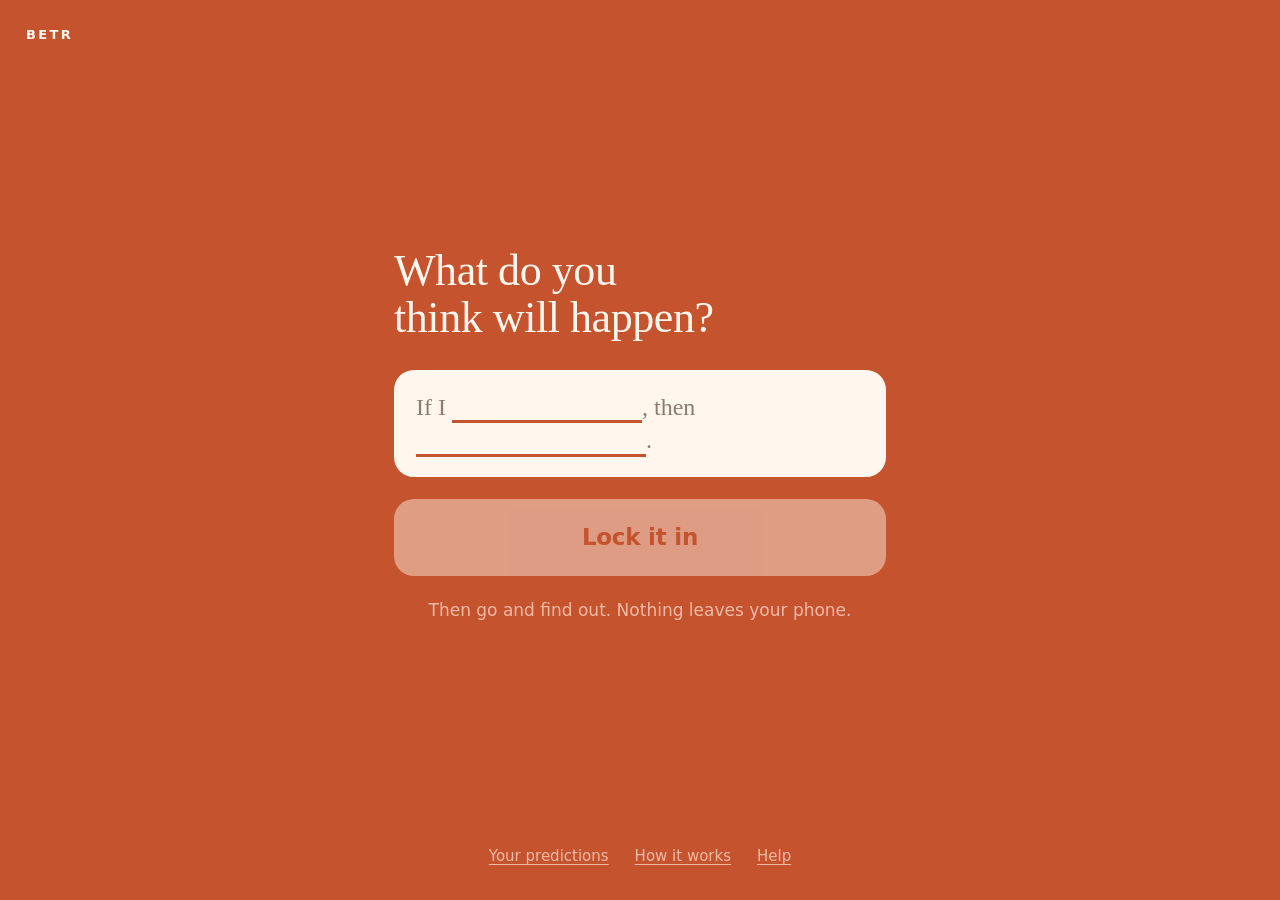
==== commit 20ede792: "The redesign is built on its own branch: one prediction, locked in, and your own results read back (" ====
--- a/web/index.html
+++ b/web/index.html
@@ -40,7 +40,7 @@
 
 <meta name="referrer" content="no-referrer">
 <meta name="description" content="BETR helps you test unhelpful beliefs in everyday life. You pick a worry about how people will react, it gives you one small thing to try today, and you record what actually happened.">
-<meta name="theme-color" content="#1F3FE8">
+<meta name="theme-color" content="#C4532E">
 <meta name="color-scheme" content="light dark">
 
 <!--
@@ -86,7 +86,7 @@
 </noscript>
 
 <!--
-  Order matters: content.js reads guards.js, and app.js reads all of them. The two files
+  Order matters: app.js reads all of them, so it is last. The two files
   under content/ that B17 added are plain data — zones.js says which country a time zone is
   in, helplines.js says which number that country's own provider publishes — and lib/where.js
   is handed both by app.js. None of them fetches anything; that is the whole point.
@@ -97,16 +97,10 @@
 -->
 <!-- theme.js is already loaded, in the head; it has to be, and the comment there says why. -->
 <script src="lib/guards.js"></script>
-<script src="lib/rate.js"></script>
 <script src="lib/store.js"></script>
-<script src="lib/content.js"></script>
 <script src="lib/where.js"></script>
 <script src="lib/i18n.js"></script>
 <script src="content/strings-en.js"></script>
-<script src="content/worries.js"></script>
-<script src="content/examples.js"></script>
-<script src="content/why.js"></script>
-<script src="content/whats-going-on.js"></script>
 <script src="content/places.js"></script>
 <script src="content/zones.js"></script>
 <script src="content/helplines.js"></script>
--- a/web/app.css
+++ b/web/app.css
@@ -1,638 +1,248 @@
 /*
-  Betr's whole stylesheet.
-
-  System fonts only. The prototype loaded Outfit and Karla from Google; v1 may not, because a
-  font request is a request, and "nothing is sent to us or anyone else" has to survive someone
-  opening the network tab.
-
-  Two rules B15 added, and both of them are cheap now and expensive later:
-
-  1. EVERY LAYOUT PROPERTY IS LOGICAL, not physical. `margin-inline-start`, not `margin-left`;
-     `inset-inline-start`, not `left`; `text-align: start`, not `left`. The browser flips all
-     of them when <html dir> is rtl, so Arabic, Hebrew, Farsi and Urdu are a translation job
-     rather than a rebuild. No right-to-left language ships yet — that is B16 — and this is
-     only so that shipping one costs a day instead of a month. If you add a `left:` here, you
-     have quietly put a month back on it.
-
-  2. EVERY FONT SIZE IS IN REM, not px. A person who has turned their text size up in Android
-     Chrome or their browser settings gets nothing at all from a px, and this is an app for
-     people who will not ask anyone for help — including help reading it. 1rem is 16px unless
-     they changed it, so nothing looks different by default. Keep the `clamp()` minimums and
-     maximums in rem too: only the middle value is allowed to be `vw`, because vw does not
-     answer to a person's text size.
-
-  And one that was already right before B15 and must not be undone: every animation lives
-  inside `@media (prefers-reduced-motion: no-preference)` at the bottom, so motion is opt-in
-  rather than opt-out. Nothing moves for somebody who asked for nothing to move.
+  BETR's whole stylesheet (B56, 2026-09-15: the terracotta and the paper).
+
+  THE TYPE SYSTEM IS THE WHOLE SYSTEM. Founder, 2026-09-15: "too many font sizes… hard to know
+  what's the title of the hope, what's the input label". So there are two voices and they never
+  borrow each other's clothes:
+
+    the person's words   serif, on a paper card — the prediction, what happened. Never anything
+                         the app wrote.
+    the app's words      sans, on the orange — one bold question per screen, a line of
+                         explanation under it, and one big paper button.
+
+  Plus one state label (LOCKED IN, small caps) and the three tags. That is all of it.
+
+  System fonts only. A font request is a request, and "nothing is sent to us or anyone else"
+  has to survive somebody opening the network tab (rule 1). Georgia and Iowan Old Style are on
+  the phone already.
+
+  Two rules B15 added, and both are cheap now and expensive later:
+  1. EVERY LAYOUT PROPERTY IS LOGICAL, not physical: `margin-inline-start`, never `margin-left`.
+     The browser flips them when <html dir> is rtl. i18n.test.js fails the build on a physical one.
+  2. EVERY FONT SIZE IS IN REM, never px, so a person who turned their text size up gets it.
+     The canvas is drawn in px at 16px to the rem: 24px is 1.5rem, 17px is 1.0625rem.
+
+  NO DARK MODE, ON PURPOSE (B56 §3). The orange is the ground in both, and a paper card is a
+  paper card. lib/theme.js still writes data-theme onto <html>; nothing here reads it.
+
+  CONTRAST, AND IT IS THE FOUNDER'S TO DECIDE (B56 §9, raised 2026-09-15). As the canvas draws
+  them, paper on the orange is 4.25:1 and the pink explanation line is 2.65:1 — both under the
+  4.5:1 that small text needs. The canvas is built exactly as locked; every colour is a token
+  below, so the answer is a one-line change.
 */
 
 :root {
   color-scheme: light;
-  --ground:#FAFAF6; --ink:#14161C; --ink-2:#565A66; --ink-3:#8A8E99;
-  --btn:#1F3FE8; --btn-ink:#FFFFFF; --btn-hover:#1734CF; --soft:#EDF0FF; --soft-ink:#1B33B8;
-  --card:#FFFFFF; --edge:#E4E5EA; --mark:#FFE873; --mark-ink:#3A3000;
-  --warn:#B23A2E; --warn-soft:#FBE9E6;
-  --display: system-ui, -apple-system, "Segoe UI", Roboto, "Helvetica Neue", Arial, sans-serif;
-  --body: system-ui, -apple-system, "Segoe UI", Roboto, "Helvetica Neue", Arial, sans-serif;
-  --shadow: 0 20px 50px rgba(31,63,232,.22), 0 2px 6px rgba(20,22,28,.10);
-}
+  --ground: #C4532E;
+  --on-ground: #FFF6EE;
+  --soft: #F2B9A4;
+  --paper: #FFF6EE;
+  --ink: #2B1A12;
+  --printed: #8E7A70;
+  /* The day label is 12px and bold; #8E7A70 is 3.8:1 on paper, so it is a shade darker. */
+  --day: #7A665C;
+  --link: #93371A;
+  --marker: #FFE58A;
+  --marker-ink: #3A2E00;
+  --sort-tag: #F2B9A4;
+  --sort-ink: #3A1F14;
+  --not-tag: #E8D5CC;
+  --not-ink: #5C4033;
+  --faded: rgba(255, 246, 238, .45);
+  --lift: 0 18px 40px rgba(0, 0, 0, .15);
+  --sans: system-ui, -apple-system, "Segoe UI", Roboto, "Helvetica Neue", Arial, sans-serif;
+  --serif: Georgia, "Iowan Old Style", "Times New Roman", serif;
+}
+
+* { box-sizing: border-box; }
+html, body { min-height: 100%; }
+body {
+  margin: 0; background: var(--ground); color: var(--on-ground);
+  font-family: var(--sans); font-size: 1.0625rem; line-height: 1.45;
+  -webkit-font-smoothing: antialiased; -webkit-text-size-adjust: 100%;
+}
+button { font: inherit; color: inherit; cursor: pointer; }
+:focus-visible { outline: 3px solid var(--on-ground); outline-offset: 3px; }
+.paper :focus-visible, .sheet :focus-visible, .warn :focus-visible, .note :focus-visible { outline-color: var(--ground); }
+/* The heading focus lands on when the screen changes (B15). Nobody clicked it, so no ring. */
+[tabindex="-1"]:focus { outline: none; }
+
+.sr { position: absolute; width: 1px; height: 1px; padding: 0; margin: -1px; overflow: hidden; clip: rect(0 0 0 0); white-space: nowrap; border: 0; }
+.arrow { display: inline-block; }
+[dir="rtl"] .arrow { transform: scaleX(-1); }
+
+/* ------------------------------------------------------------------ the frame */
+
+.screen {
+  min-height: 100vh; min-height: 100dvh;
+  display: flex; flex-direction: column;
+  padding-block: env(safe-area-inset-top) env(safe-area-inset-bottom);
+}
+.wordmark {
+  margin: 0; padding: 1.625rem 1.625rem 0;
+  font-weight: 800; font-size: .8125rem; letter-spacing: .18em; text-transform: uppercase;
+}
+.main {
+  flex: 1; width: 100%; max-width: 34rem; margin-inline: auto;
+  padding: 1.25rem 1.625rem;
+  display: flex; flex-direction: column; justify-content: center; gap: 1.375rem;
+}
+/* A list and a long read start at the top rather than floating in the middle. */
+.screen.list .main, .screen.long .main { justify-content: flex-start; gap: .875rem; }
+
+/* ------------------------------------------------------------------ the app's voice */
+
+.headline {
+  font-family: var(--serif); font-weight: 400;
+  font-size: clamp(2.25rem, 11vw, 2.75rem); line-height: 1.06; letter-spacing: -.01em;
+  margin: 0 0 .375rem; text-wrap: balance;
+}
+.ask { font-weight: 700; font-size: 1.5rem; line-height: 1.25; letter-spacing: -.01em; margin: 0; }
+.say { font-size: 1.0625rem; margin: 0; color: var(--soft); text-align: center; }
+.say.start { text-align: start; }
+.plainsay { font-size: 1.1875rem; margin: 0; }
+.label { font-weight: 700; font-size: .75rem; letter-spacing: .16em; text-transform: uppercase; color: var(--soft); margin: 0; }
+
+.big {
+  display: flex; align-items: center; justify-content: center; width: 100%;
+  background: var(--paper); color: var(--ground); border: 0; border-radius: 20px;
+  padding: 1.375rem 1.875rem; font-weight: 800; font-size: 1.4375rem; letter-spacing: -.01em;
+  box-shadow: var(--lift);
+}
+/* Empty blanks: drawn at 45%, and a tap on it does nothing a sighted person can see (B56 §3). */
+.big[aria-disabled="true"] { opacity: .45; box-shadow: none; }
+.link {
+  background: none; border: 0; padding: .25rem 0; align-self: center;
+  color: var(--soft); font-size: 1.0625rem; text-align: center;
+  text-decoration: underline; text-underline-offset: 3px;
+}
+
+/* ------------------------------------------------------------------ the person's voice */
+
+.paper {
+  background: var(--paper); color: var(--ink); border-radius: 20px;
+  padding: 1.25rem 1.375rem; margin: 0;
+  font-family: var(--serif); font-weight: 400; font-size: 1.5rem; line-height: 1.3;
+  overflow-wrap: anywhere;
+}
+/* On the loop screens after the first, the prediction is context, not the thing being written. */
+.paper.small { font-size: 1.1875rem; line-height: 1.4; }
+.paper .fixed { color: var(--printed); }
+
 /*
-  B35, 2026-09-08. Until today this block was `@media (prefers-color-scheme: dark)` and there
-  was no way for a person to say otherwise: BETR wore the phone's clothes, forever. Now the
-  phone is only the OPENING position — from the moment somebody touches the chip in the top
-  corner, their choice wins and the phone stops being consulted.
-
-  THE MEDIA QUERY IS GONE ON PURPOSE and must not come back. lib/theme.js reads the phone
-  itself and writes `data-theme` onto <html> from the HEAD, before this file is asked for. One
-  place decides, so a person's choice can beat the phone; with the query still here it could
-  not, and a `:root:not([data-theme])` dance to make it work is the version that breaks the
-  first time somebody's storage is cleared.
+  A blank inside the printed sentence. Empty, it is an inline-block with a width, so there is a
+  line to write on, as the canvas draws it. Written in, it is INLINE: the words flow inside the
+  sentence and the underline follows them line by line. An inline-block holding a long answer
+  dropped onto a line of its own and left "If I" and ", then" stranded above it (walked
+  2026-09-15).
 */
-:root[data-theme="dark"] {
-  color-scheme: dark;
-  --ground:#0F1117; --ink:#F1F1EC; --ink-2:#B4B7C2; --ink-3:#7C808C;
-  --btn:#6B85FF; --btn-ink:#0B1030; --btn-hover:#8399FF; --soft:#1C2340; --soft-ink:#C7D0FF;
-  --card:#181B24; --edge:#2A2E3B; --mark:#E7CF4A; --mark-ink:#241E00;
-  --warn:#F08A7E; --warn-soft:#3A1F1B;
-  --shadow: 0 20px 50px rgba(0,0,0,.5), 0 2px 6px rgba(0,0,0,.4);
-}
-
-* { box-sizing: border-box; }
-html, body { height: 100%; }
-body {
-  margin:0; background: var(--ground); color: var(--ink);
-  font-family: var(--body); font-size:1.125rem; line-height:1.45;
-  -webkit-font-smoothing: antialiased; -webkit-text-size-adjust:100%;
-}
-button { font: inherit; cursor: pointer; color: inherit; }
-button:focus-visible, textarea:focus-visible { outline: 3px solid var(--btn); outline-offset: 3px; }
-
-/*
-  The heading focus lands on when the screen changes (B15). It is not in the tab order and it
-  is not something a person clicked, so it gets no ring — a box drawn round the title would
-  read as an error to a sighted person and says nothing to anybody else. The screen reader
-  announcement is the whole point of it; the outline was never part of that.
-*/
-[tabindex="-1"]:focus { outline: none; }
-
-/* Decoration, and the one thing on the page that has to turn round in a right-to-left language. */
-.arrow { display:inline-block; }
-[dir="rtl"] .arrow { transform: scaleX(-1); }
-
-.stage {
-  min-height:100vh; min-height:100dvh;
-  display:flex; flex-direction:column; align-items:center; justify-content:center;
-  text-align:center;
-  /*
-    The bottom padding reserves the menu's height, so the big button is never underneath it —
-    and it is in rem, not px, because the menu is three words that grow with a person's text
-    size. At 200% a px reserve leaves the last line of every screen behind the menu.
-  */
-  padding: calc(3rem + env(safe-area-inset-top)) 20px calc(6rem + env(safe-area-inset-bottom));
-  max-width:720px; margin:0 auto;
-}
-/*
-  The kicker. Since B20 the test screen and the result are titled by the worry's own label
-  instead (.worry-label, below), so what is left wearing this is the "LOCKED IN" line and the
-  heading on each card in Your tests — where it is still the only title there is, and still
-  a heading element, so a screen reader has something to land on. These rules have to beat the
-  h1/h2/h3 ones below, which is why line-height is spelled out.
-*/
-.kicker {
-  font-family: var(--display); font-weight:700; font-size:.8125rem; letter-spacing:.14em;
-  text-transform:uppercase; color: var(--btn); margin:0 0 14px; line-height:1.45;
-}
-h1 { font-family:var(--display); font-weight:800; font-size:clamp(2.25rem,8vw,3.75rem); line-height:1.04; letter-spacing:-.025em; margin:0 0 16px; text-wrap:balance; }
-/*
-  The front screen's heading (B31). It is four words and it is the most load-bearing string on
-  the screen — it is what makes the card below it a page in a book rather than somebody's
-  testimonial — so it is a real h1 that focus lands on and a screen reader reads, and it is
-  drawn small, because the card is what a person is meant to look at.
-*/
-h1.caption {
-  font-size:.8125rem; font-weight:700; letter-spacing:.14em; text-transform:uppercase;
-  color:var(--ink-3); line-height:1.45; margin:0 0 14px;
-}
-h2 { font-family:var(--display); font-weight:800; font-size:clamp(1.75rem,6vw,2.75rem); line-height:1.06; letter-spacing:-.02em; margin:0 0 14px; text-wrap:balance; }
-.sub { font-size:1.25rem; color:var(--ink-2); margin:0 auto 34px; max-width:34ch; text-wrap:balance; }
-.sub.tight { margin-bottom:18px; }
-
-/*
-  Words a person typed themselves — a worry, a test, what they expected, what happened. They
-  wrote it in a textarea, so it can have line breaks and blank lines in it, and every one of
-  those was being flattened into a single line by the time it came back out on the result
-  screen and on the cards. `pre-wrap` and not `pre-line`, so a list they indented survives too;
-  `break-word` so one long unbroken string cannot push a card wider than the phone, and
-  `text-wrap:wrap` because `.sub` balances its lines — which looks wrong the moment the person
-  has chosen the breaks themselves.
-*/
-.wrote { white-space:pre-wrap; overflow-wrap:break-word; text-wrap:wrap; }
-
-.big {
-  display:inline-flex; align-items:center; justify-content:center; gap:12px;
-  background:var(--btn); color:var(--btn-ink); border:0; border-radius:22px;
-  padding:26px 40px; font-family:var(--display); font-weight:800;
-  font-size:clamp(1.3125rem,4.4vw,1.8125rem); letter-spacing:-.01em;
-  box-shadow:var(--shadow); max-width:100%;
-}
-.big:hover { background:var(--btn-hover); }
-.big.wide { width:100%; max-width:560px; }
-
-.tiny { font-size:.875rem; color:var(--ink-3); margin-top:22px; max-width:44ch; }
-.tiny button { background:none; border:0; padding:0; color:var(--ink-3); text-decoration:underline; text-underline-offset:3px; font-size:.875rem; }
-/*
-  B44. A guide link sitting UNDER the thing it is about, rather than as the last small print
-  on a screen. The .tiny margin is 22px because it separates small print from the screen above
-  it; this one belongs to the box it follows, and on the do screen those 22px are 22px of
-  "Lock it in" moving down. Measured at 125% before it was allowed on that screen.
-*/
-.tiny.under { margin-top:8px; margin-bottom:2px; }
-/* A solid chip, not a floating word: Help is long, and it scrolls underneath this. */
-/*
-  The two corner chips. Back has been there since B15; Look is B35's, and it is on every
-  screen because the founder asked for one that is "always floating somewhere easy to click".
-  Same chip, same size, mirrored — so it reads as the pair it is rather than as a new kind of
-  thing, and so neither of them is ever the most interesting object on the screen.
-
-  It is not the bottom row and must not join it: rule 10's three doors are still three, still
-  words, still no icons and still no fourth item.
-*/
-.back, .look { position:fixed; top:calc(12px + env(safe-area-inset-top)); background:var(--ground); box-shadow:0 0 0 1px var(--edge); border:0; border-radius:14px; font-family:var(--display); font-weight:700; font-size:.9375rem; color:var(--ink-3); padding:8px 10px; z-index:2; }
-.back { inset-inline-start:14px; }
-.look { inset-inline-end:14px; }
-.back:hover, .look:hover { color:var(--ink-2); }
-/* The sun and the moon. Decoration — the word beside them is what is read out. */
-.mark { display:inline-block; font-size:1rem; line-height:1; }
-
-/*
-  The three doors, on every screen. Not a tab bar and must not become one: plain words, no
-  icons, no selected state, no badge, no count, no fourth item (CLAUDE.md rule 10, as amended
-  2026-09-03). If you are adding an .is-active rule here, that is the thing that was rejected.
-*/
-.menu {
-  position:fixed; inset-inline:0; bottom:0; z-index:3;
-  display:flex; justify-content:center; gap:2px;
-  padding:8px 8px calc(8px + env(safe-area-inset-bottom));
-  background:var(--ground); border-top:1px solid var(--edge);
-}
-.menu button {
-  background:none; border:0; border-radius:12px; padding:10px 14px;
-  font-family:var(--display); font-weight:700; font-size:.9375rem; color:var(--ink-2);
-}
-.menu button:hover { color:var(--btn); }
-
-.list { display:flex; flex-direction:column; gap:12px; width:100%; max-width:560px; margin:0 auto; }
-.list button {
-  background:var(--card); border:2px solid var(--edge); border-radius:18px; padding:18px 22px;
-  font-family:var(--display); font-weight:700; font-size:clamp(1.0625rem,3.6vw,1.3125rem); text-align:start;
-  line-height:1.2; display:flex; justify-content:space-between; align-items:center; gap:14px;
-}
-.list button:hover { border-color:var(--btn); }
-.list button .go { color:var(--btn); font-size:1.4375rem; flex:0 0 auto; }
-.list button.own { border-style:dashed; }
-/*
-  B19. The safety line under the first door — the one that names drink and drugs. It is not a
-  warning and must not look like one: a person reading it has done nothing wrong, and the red
-  a refusal wears would say they had. Same soft blue as a note anywhere else, quieter.
-*/
-.list .doornote { background:var(--soft); color:var(--soft-ink); border-radius:14px; padding:12px 16px; font-size:.9375rem; line-height:1.4; margin:-4px 0 2px; }
-
-/*
-  B24. The note is a button now. "Help has places that are" opens Help, because until B24 Help
-  did not have them, and naming a screen is not the same as opening it. Two things it has to
-  do: look exactly like the sentence it already was, and be tappable across the whole sentence
-  — a two-word target inside a paragraph is a miss on a phone, by the person least able to
-  spend a second try.
-*/
-.list .doornote .plain { display:block; width:100%; background:none; border:0; padding:0;
-  font:inherit; color:inherit; text-align:start; text-decoration:underline;
-  text-underline-offset:3px; }
-
-.list .under { display:block; font-family:var(--body); font-weight:400; font-size:.90625rem; color:var(--ink-3); margin-top:6px; line-height:1.35; }
-
-/*
-  B20. The worry a person is on, in the same words and the same place on every screen from
-  the moment they choose it to the result. `heading` in app.js decides which of the two this
-  is: on the test screen and the result the label IS the title, so it is the h2 focus lands
-  on; everywhere else the screen has its own heading and this is the quiet strip above it.
-
-  The sentence under it is the one being tested, word for word — never a shortened version,
-  never a summary. Half of what B20 fixed was that the list, the test screen and the result
-  each said it differently, and a person three screens in could not tell whether they were
-  still in the worry they picked.
-*/
-/* The 10px is the Back chip: without it the label's first line sits against the underside of it. */
-.worry { width:100%; max-width:560px; margin:10px auto 22px; text-align:start; }
-.worry .worry-label {
-  font-family:var(--display); font-weight:800; font-size:clamp(1.375rem,5vw,2rem);
-  line-height:1.14; letter-spacing:-.02em; margin:0 0 10px; color:var(--ink); text-wrap:balance;
-}
-.worry .worry-belief {
-  font-size:1.0625rem; line-height:1.45; color:var(--ink-2); margin:0;
-  border-inline-start:3px solid var(--edge); padding-inline-start:14px;
-}
-/*
-  The example card on the front screen. It is `.result`, deliberately — the same card a
-  person's own result is drawn in — with only the ladder brought inside it, because on this
-  screen the whole thing has to read as one object.
-*/
-/*
-  Tighter than a person's own result card, and it is a measurement (B33). At 125% text the
-  front screen overflows: with the same 28px padding the ghost button's last 18px sat behind
-  the fixed menu. 20px brings it fully clear, and costs nothing at 100% where the screen has
-  room to spare. The trust line still needs a small scroll at 125% — see the B33 task file.
-*/
-.result.example { margin-bottom:16px; padding:18px; }
-.result.example .ladder { margin-block-start:2px; }
-.result.example .you { margin-block-end:0; }
-.result.example .real { font-size:clamp(1.1875rem,4vw,1.4375rem); }
-/*
-  B38's beat: what they actually did. Plain type, no strike and no highlight — the two
-  treatments either side of it already mean something (a prediction that turned out wrong,
-  and the surprise), and this is neither. Smaller than `.you` on purpose: it is the quiet,
-  ordinary-sized thing between two loud ones, which is the point being made about it.
-
-  The margins are a measurement, not a taste (learnings, "the fold is where content
-  decisions get made"). At 125% text this card sits 32px off the fixed menu, so the beat is
-  drawn in the tightest form that still reads as three separate things.
-*/
-.result.example .lbl.mid { margin-block-start:10px; }
-.result.example .did { font-size:1rem; line-height:1.4; color:var(--ink-2); margin:0 0 2px; }
-.result.example .did.dropped { color:var(--ink-3); margin-block-end:0; }
-/* Three beats need three gaps. Without this the doing runs straight into what happened. */
-.result.example .did + .lbl { margin-block-start:12px; }
-
-/* Above a screen that has a heading of its own, so it must not outrank it. */
-.worry.quiet { margin-bottom:18px; }
-.worry.quiet .worry-label { font-size:1.0625rem; font-weight:700; margin:0 0 6px; letter-spacing:0; }
-.worry.quiet .worry-belief { font-size:.9375rem; }
-
-/*
-  B35, and it is the founder's own diagnosis: "why is it small and left aligned when the rest
-  is big and centred?" A test somebody wrote themselves has no label, so worryHead() promotes
-  the sentence into the label's slot — and the label's type is a small bold left-aligned strip
-  drawn to sit above a quote rule. With no quote rule under it and a centred heading below it,
-  that type reads as a caption somebody forgot to finish.
-
-  `solo` is the one-part case and it is not a label. It is the sentence, quoted the way the
-  borrowed one is quoted, centred with the rest of the screen, one step ABOVE the body size
-  rather than one step below it. The two-part case above keeps its left edge, because a label
-  with a quote rule beneath it needs one.
-*/
-/* 40ch and not the .sub's 34ch, and it is a measurement: at 34ch the sentence above broke
-   into three lines and cost 27px on a screen whose "Lock it in" is already below the fold. */
-.worry.quiet.solo { max-width:40ch; text-align:center; margin-bottom:20px; }
-.worry.quiet.solo .worry-label {
-  font-family:var(--body); font-weight:400; font-size:1.1875rem; line-height:1.4;
-  letter-spacing:0; color:var(--ink-2); margin:0;
-  overflow-wrap:break-word; text-wrap:balance;
-}
-
-.plan { background:var(--card); border:2px solid var(--edge); border-radius:24px; padding:28px 26px; width:100%; max-width:560px; text-align:start; margin:0 auto 22px; }
-.lbl { font-family:var(--display); font-weight:700; font-size:.75rem; letter-spacing:.14em; text-transform:uppercase; color:var(--ink-3); margin:0 0 6px; }
-.plan .do { font-family:var(--display); font-weight:800; font-size:clamp(1.4375rem,5vw,1.9375rem); line-height:1.12; letter-spacing:-.015em; margin:0 0 18px; }
-.plan .line { font-size:1.125rem; color:var(--ink-2); margin:0 0 14px; }
-.plan .line b { color:var(--ink); font-weight:700; }
-/*
-  B42. Which size this plan is, on one line inside the card, with the way back to the three.
-  Inside rather than beside: a card that is already drawn has no second margin to pay, and 26px
-  is what this costs against 81 for a row of its own on a screen that does not fit at 125%.
-*/
-.plan .size-line { font-size:.9375rem; color:var(--ink-3); margin:0 0 14px; }
-.plan .size-line b { color:var(--ink-2); font-weight:700; }
-.plan .size-line .edit { margin-inline-start:6px; }
-.plan .expect { background:var(--soft); color:var(--soft-ink); border-radius:12px; padding:12px 14px; font-size:1.0625rem; margin:0 0 6px; }
-.edit { background:none; border:0; padding:0; font-size:.875rem; color:var(--ink-3); text-decoration:underline; text-underline-offset:3px; }
-
-/*
-  ---------------------------------------------------------------- the build screen (B30)
-
-  One sentence with two gaps in it. The gaps have to read as part of the sentence and not as
-  a form, which is the whole of why they are underlined inputs sitting on the baseline rather
-  than boxes: a box under a label is the form the founder rejected, and the founder chose
-  this screen knowing it is a form (B28).
-
-  Everything is in rem, so it answers to a person's text size — the sentence is the biggest
-  thing on the screen and the first thing that would fall off at 125%. `min-width` on a blank
-  keeps an empty one visibly a gap; `flex` on the paragraph lets the two halves wrap onto
-  their own lines rather than squeezing, which is what happens on a 390px phone as soon as
-  either half is more than a few words.
-*/
-.sentence {
-  display:flex; flex-wrap:wrap; align-items:baseline; gap:10px 10px;
-  width:100%; max-width:560px; margin:0 auto 22px; text-align:start;
-  font-family:var(--display); font-weight:800; font-size:clamp(1.375rem,5vw,1.9375rem);
-  line-height:1.3; letter-spacing:-.015em;
-}
-/*
-  One half of the sentence: the printed words and the gap that belongs to them, kept together
-  so a wrap never leaves ", then" at the end of one line with its blank on the next. 16ch is
-  the basis rather than a width — two halves fit on one line on a tablet and stack on a phone.
-*/
-.sentence .part { display:flex; flex:1 1 16ch; align-items:baseline; gap:8px; min-width:0; }
-.sentence .fixed { flex:0 0 auto; color:var(--ink-3); }
-.sentence .blank {
-  flex:1 1 12ch; min-width:12ch; font:inherit; color:var(--ink);
-  background:none; border:0; border-block-end:3px solid var(--btn); border-radius:0;
-  padding:0 2px 4px; margin:0;
-}
-/*
-  B41, 2026-09-09. A SKELETON'S IF-HALF: more printed words, and smaller blanks.
-
-  The half takes a line of its own (`flex:1 1 100%`) and wraps inside itself, because it is now
-  four or five things rather than two and a `.part` that cannot wrap would squeeze a phrase off
-  the end of a 390px phone. `, then` and its blank stay the `.part` they always were, so the
-  sentence still breaks between its two halves before it breaks anywhere else.
-
-  A hole sizes itself to its contents in JS (growHole), in `ch`, so it answers to the person's
-  text size the way everything else on this screen does. The width here is the floor for a
-  browser that never runs it.
-*/
-.sentence .part.skel { flex:1 1 100%; flex-wrap:wrap; gap:6px 8px; }
-.sentence .blank.hole { flex:0 1 auto; width:7ch; min-width:7ch; }
-.sentence .blank:focus-visible { outline:3px solid var(--btn); outline-offset:4px; }
-.sentence .blank::placeholder { color:var(--ink-3); font-weight:400; opacity:1; }
-
-/*
-  Suggestions, and they are suggestions: a plain wrapping row, no icons, nothing selected,
-  nothing recommended. 44px is the smallest thing anybody should have to hit on a phone.
-*/
-.chipset { width:100%; max-width:560px; margin:0 auto 20px; text-align:start; }
-.chipset .chips-intro { margin:0 0 8px; }
-.chips { display:flex; flex-wrap:wrap; gap:8px; }
-.chip {
-  min-height:44px; background:var(--card); border:2px solid var(--edge); border-radius:22px;
-  padding:10px 16px; font-family:var(--body); font-size:.9375rem; line-height:1.25;
-  color:var(--ink-2); text-align:start;
-}
-.chip:hover { border-color:var(--btn); color:var(--ink); }
-/*
-  B46, 2026-09-09. A WORD SHE TYPED, APPEARING SOMEWHERE SHE DID NOT TYPE IT.
-
-  The substitution has worked since B41 and it worked in silence: she filled one blank and
-  three sentences underneath quietly became sentences about her sister, with nothing on screen
-  saying so. This marks the landing.
-
-  It is the `.expect` treatment — the soft panel, in both themes — shrunk to fit inside a line
-  of running text, because it is the same idea in both places: this bit is yours. Deliberately
-  not a colour of its own and not a border: it must read as a highlight on a sentence, never as
-  a control somebody could tap, and it sits inside buttons.
-
-  Nothing marks a hole's own default word. See lib/content.js fillParts() for why that is the
-  line: highlighting "somebody" would tell a person she had said something she had not.
-*/
-.carried { background:var(--soft); color:var(--soft-ink); border-radius:5px; padding:0 4px; }
-/*
-  B42, 2026-09-09. THE DIAL: three named steps, small to big, stacked so each can be read.
-
-  A suggestion chip is a fragment and sits inline with its neighbours; a size is a whole step
-  and a name for it, so it takes the full width and the three stack. They are the same object
-  otherwise — same border, same radius, same hover — because they are the same kind of thing to
-  tap and a second style of button would be a second thing to learn.
-
-  Nothing here marks one of them out. No accent border, no fill, no order badge, no number:
-  three identical buttons in a fixed order, which is what app.js sizeRow() says out loud and
-  what web/tests/loop.test.js holds the row to. `.size-last` is the one exception and it is a
-  word rather than a colour — "Last time", quiet, on the repeat screen only.
-*/
-/*
-  THE NAME RUNS INTO ITS OWN SENTENCE, and that is a measurement rather than a preference.
-  On its own line each of these cost 87px and *Lock it in* finished at 862 on a 390x844 phone
-  — below the fold at 100% text, which is precisely the failure B39 spent a day removing. Run
-  together they cost 64, and the name is still the first thing read because it is the only
-  bold thing on the row.
-*/
-.chipset.sizes .chips { flex-direction:column; gap:10px; }
-.chip.size { display:block; width:100%; border-radius:18px; padding:10px 14px; line-height:1.3; }
-.size-name {
-  font-family:var(--display); font-weight:800; font-size:.9375rem; color:var(--ink);
-  letter-spacing:-.01em;
-}
-.size-last {
-  font-family:var(--display); font-weight:700; font-size:.6875rem; letter-spacing:.12em;
-  text-transform:uppercase; color:var(--ink-3); margin-inline-start:6px;
-}
-.size-do { font-size:.9375rem; color:var(--ink-2); }
-.chip.size:hover .size-do { color:var(--ink); }
-/* On the ladder, under the rung it belongs to, in the same quiet line what was written is
-   drawn in. It is a fact about that test and never a mark against anybody (B42). */
-.said.size { margin-bottom:4px; font-family:var(--display); font-weight:700; }
-.drop-label { margin-top:4px; }
-/*
-  B39, 2026-09-09. The leave-out half, folded into one row.
-
-  It wears the box's own border and radius on purpose: closed, it should read as the box with
-  its contents showing, not as a link that leads somewhere. Three parts, and all three earn
-  their place — what this half is, what it currently says, and the way in. On the borrowed road
-  the middle one is BETR's own sentence, and it is on screen at full size before anybody locks
-  anything in; that is the reason this is a row and not a link (see foldedDrop in app.js).
-*/
-.folded {
-  display:block; width:100%; max-width:560px; margin:0 auto 18px; text-align:start;
-  background:var(--card); border:2px solid var(--edge); border-radius:18px; padding:14px 18px;
-}
-.folded-top { display:flex; align-items:baseline; justify-content:space-between; gap:12px; margin-bottom:4px; }
-.folded-lbl {
-  font-family:var(--display); font-weight:700; font-size:.75rem; letter-spacing:.14em;
-  text-transform:uppercase; color:var(--ink-3);
-}
-/* The way in. Never a bare chevron: over an empty row a chevron says nothing about what it opens. */
-.folded-go { flex:none; font-family:var(--display); font-weight:700; font-size:.9375rem; color:var(--btn); }
-.folded-val { display:block; font-family:var(--body); font-size:1.0625rem; line-height:1.35; color:var(--ink); }
-/* Nothing there yet, so the row says what this half is for instead — the line the box had. */
-.folded-val.none { color:var(--ink-3); }
-.folded:hover { border-color:var(--btn); }
-
-textarea {
-  width:100%; max-width:560px; font-family:var(--body); font-size:1.1875rem; line-height:1.4;
-  padding:16px 18px; border:2px solid var(--edge); border-radius:18px;
-  background:var(--card); color:var(--ink); resize:none; min-height:130px; margin:0 0 18px;
-}
-textarea::placeholder { color:var(--ink-3); }
-textarea.short { min-height:96px; }
-/* One sentence, and it is optional: it does not need the height of a box you write into. */
-textarea.line { min-height:64px; }
-
-.result { background:var(--card); border:2px solid var(--edge); border-radius:24px; padding:28px 26px; width:100%; max-width:560px; text-align:start; margin:0 auto 22px; }
-.result .you { font-size:1.1875rem; color:var(--ink-2); margin:0 0 6px; text-decoration:line-through; text-decoration-color:var(--warn); text-decoration-thickness:2px; }
-.result .you + .lbl { margin-block-start:18px; }
-/*
-  What actually happened, one paragraph per paragraph the person typed. The block is the
-  paragraph and the highlight is the inline span inside it, so the yellow hugs the words line
-  by line the way a marker pen would, and the gap between two paragraphs stays unmarked.
-*/
-/*
-  Founder, 2026-09-03: the highlighted text at the end of a report "looks weird, the lines
-  look like they're too tightly packed". They were, and the arithmetic says so. The highlight
-  is drawn round each line of the inline span with 6px of padding above and below it, so two
-  bands of yellow stay apart only while the line height is bigger than the text plus both
-  paddings: at 27px text that is 1.44, and the line-height here was 1.2. Every band overlapped
-  the one below it, which is what makes a marker pen look like a solid block with the words
-  squeezed into it.
-
-  1.6 leaves a clear gap between the bands at every size in the clamp. It is the one number
-  in this rule that is load-bearing; changing the padding means changing it too.
-*/
-.result .real { font-family:var(--display); font-weight:700; font-size:clamp(1.3125rem,4.4vw,1.6875rem); line-height:1.6; margin:0 0 14px; }
-.result .real:last-child { margin-block-end:0; }
-.result .real .wrote { background:var(--mark); color:var(--mark-ink); padding:6px 10px; border-radius:8px; box-decoration-break:clone; -webkit-box-decoration-break:clone; display:inline; }
-
-.choices { display:grid; grid-template-columns:1fr 1fr; gap:10px; width:100%; max-width:560px; margin:0 auto 22px; }
-.choices button { background:var(--card); border:2px solid var(--edge); border-radius:16px; padding:18px 12px; font-family:var(--display); font-weight:700; font-size:1.0625rem; }
-.choices button:hover { border-color:var(--btn); }
-
-.row { display:flex; gap:12px; justify-content:center; flex-wrap:wrap; }
-.ghost { background:none; border:2px solid var(--edge); border-radius:18px; padding:14px 22px; font-family:var(--display); font-weight:700; font-size:1.0625rem; color:var(--ink-2); }
-
-/* Links inside a refusal are the crisis numbers. Same colour as the warning, clearly tappable. */
-.warn a { color:inherit; text-decoration:underline; text-underline-offset:3px; font-weight:700; }
-.warn { background:var(--warn-soft); color:var(--warn); border-radius:14px; padding:14px 16px; font-size:1rem; line-height:1.4; text-align:start; width:100%; max-width:560px; margin:0 auto 16px; }
-.note { background:var(--soft); color:var(--soft-ink); border-radius:14px; padding:14px 16px; font-size:1rem; line-height:1.4; text-align:start; width:100%; max-width:560px; margin:0 auto 16px; }
-/*
-  B38 / B36 §10a: the safety-net line, on the screen where somebody has just locked a test in
-  and is about to go and find out. It is NOT a `.note` — a note is a soft-coloured box and
-  this is not an interruption, it is the promise the whole thing rests on. Quiet, above the
-  button, in the reading column.
-*/
-.net { font-size:1rem; line-height:1.45; color:var(--ink-2); max-width:34ch; margin:0 auto 20px; }
-.note .row { justify-content:flex-start; margin-top:10px; }
-.note .ghost { font-size:.9375rem; padding:10px 16px; }
-
-.count { font-family:var(--display); font-weight:800; font-size:clamp(3.375rem,14vw,5.75rem); line-height:1; letter-spacing:-.03em; color:var(--btn); margin:0 0 6px; }
-
-/*
-  The ladder. Ten dots and the number, one row per test, one belief per ladder. It is not a
-  chart and must never grow into one: no axis, no line between two beliefs, no target mark.
-
-  The dots and the number are aria-hidden and a .sr sentence replaces them, because ten
-  circles say nothing out loud. Rule 5 applies to that sentence too: no total, no average.
-*/
-.ladder { width:100%; max-width:560px; margin:0 auto; text-align:start; }
-.ladder.one { margin:0 auto 22px; }
-.ladder.one .rung { justify-content:center; }
-.rung { display:flex; align-items:center; gap:12px; padding:5px 0; }
-.rung .when { flex:0 0 68px; font-family:var(--display); font-weight:700; font-size:.8125rem; color:var(--ink-3); }
-.rung .dots { display:flex; gap:5px; flex:0 0 auto; }
-.rung .dots i { display:block; flex:0 0 auto; width:12px; height:12px; border-radius:50%; background:var(--edge); }
-.rung .dots i.on { background:var(--btn); }
-.rung .num { font-family:var(--display); font-weight:800; font-size:1.125rem; color:var(--ink-3); }
-.ladder .rung:last-of-type .num { color:var(--ink); }
-.said { font-size:.875rem; color:var(--ink-3); margin:2px 0 10px; margin-inline-start:80px; line-height:1.35; }
-.said.elided { font-style:italic; }
-/* Read out by a screen reader, seen by nobody: the dots on their own say nothing aloud. */
-.sr { position:absolute; width:1px; height:1px; padding:0; margin:-1px; overflow:hidden; clip:rect(0 0 0 0); white-space:nowrap; border:0; }
-
-.board { background:var(--card); border:2px solid var(--edge); border-radius:24px; padding:22px 26px; width:100%; max-width:560px; margin:0 auto 22px; text-align:start; }
-.board .moved { font-size:.9375rem; color:var(--ink-2); margin:14px 0 0; }
-
-.card { background:var(--card); border:2px solid var(--edge); border-radius:24px; padding:22px 24px; width:100%; max-width:560px; margin:0 auto 14px; text-align:start; }
-.card .kicker { margin-bottom:8px; }
-/*
-  A card for a test somebody wrote themselves. Its own sentence is its title (B30), so it is
-  a sentence and not a label: sentence case, not the kicker's small uppercase tracking.
-*/
-.card .kicker.said-it {
-  font-size:1.0625rem; letter-spacing:0; text-transform:none; color:var(--ink);
-  line-height:1.35; margin-bottom:12px;
-}
-.card .belief, .sheet .belief { font-size:1.0625rem; color:var(--ink-2); margin:0 0 16px; }
-.card .ghost { margin-top:16px; font-size:.9375rem; padding:10px 18px; }
-
-/* A test that is waiting for you, on its own worry's card. No red, no age, no number. */
-.card .waiting { background:var(--soft); color:var(--soft-ink); border-radius:16px; padding:14px 16px; margin:16px 0 0; }
-.card .waiting .lbl { color:inherit; opacity:.75; }
-.card .waiting .do { font-family:var(--display); font-weight:700; font-size:1.0625rem; line-height:1.25; margin:0; }
-.card .waiting .soft { font-size:.875rem; margin:8px 0 0; }
-.card .waiting .row { justify-content:flex-start; margin-top:12px; }
-.card .waiting .ghost { font-size:.9375rem; padding:9px 16px; border-color:currentColor; color:inherit; }
-
-/*
-  Help. Its sections are h2 and its groups are h3 (B15) — before that the whole screen started
-  at h3 with nothing above it, which is a heading list a screen reader cannot make sense of.
-  The sizes are the ones they always were; only the elements changed.
-*/
-.sheet { background:var(--card); border:2px solid var(--edge); border-radius:20px; padding:22px 24px; max-width:600px; margin:0 auto; text-align:start; font-size:.96875rem; }
-.sheet h2 { font-family:var(--display); font-weight:700; font-size:.9375rem; line-height:1.35; letter-spacing:0; margin:18px 0 6px; }
-.sheet h2:first-child { margin-top:0; }
-.sheet p { margin:0 0 6px; }
-.sheet ol { padding-inline-start:18px; margin:0; }
-.sheet li { margin-bottom:6px; }
-.sheet .proof { display:flex; gap:26px; margin:8px 0 12px; flex-wrap:wrap; }
-.sheet .proof b { display:block; font-family:var(--display); font-weight:800; font-size:1.5625rem; line-height:1; }
-.sheet .proof small { font-size:.75rem; letter-spacing:.08em; text-transform:uppercase; color:var(--ink-3); }
-/* The one thing to read, marked as such: a rule down its side and a little more room. */
-.sheet .primer { border-inline-start:3px solid var(--btn); padding-inline-start:15px; margin:8px 0 4px; }
-.sheet .primer p { margin:0 0 9px; }
-.sheet h3 { font-family:var(--display); font-weight:700; font-size:.875rem; color:var(--ink-2); margin:14px 0 4px; }
-.sheet a { color:var(--btn); text-underline-offset:3px; }
-.sheet ul.places { list-style:none; padding:0; margin:0; }
-/*
-  B44. The dials on "Make it smaller", and the same shape again for the worked shrink. A name
-  in bold and the line after it, one per row: read down the bolds and you have the five things
-  a person can turn, which is the whole of what the screen is teaching.
-*/
-.sheet ul.dials { list-style:none; padding:0; margin:2px 0 10px; }
-.sheet ul.dials li { margin-bottom:7px; line-height:1.4; }
-.sheet ul.dials b { color:var(--ink-2); }
-.sheet ul.places li { margin-bottom:9px; line-height:1.4; }
-.sheet .plain { background:none; border:0; padding:0; font-size:.875rem; color:var(--ink-3); text-decoration:underline; text-underline-offset:3px; margin-inline-end:14px; }
-.sheet textarea { font-size:.75rem; min-height:150px; margin-top:10px; }
-.sheet .build { font-family:ui-monospace, SFMono-Regular, Menlo, Consolas, monospace; font-size:.75rem; color:var(--ink-3); word-break:break-all; }
-
-/*
-  B17. The crisis block sits at the top of Help and inside a self-harm refusal, so its parts
-  have to read correctly in both: on the card, and on the coloured warning panel where the
-  text is already the warning colour and a link must not fight it.
-*/
-.quiet { font-size:.8125rem; color:var(--ink-3); line-height:1.45; }
-/* The way out of a wrong guess. On a crisis block it has to be findable, not tucked away. */
-.sheet #where { font-size:.9375rem; color:var(--btn); }
-.warn p { margin:0 0 8px; }
-.warn p:last-child { margin-bottom:0; }
-.warn ul.places { list-style:none; padding:0; margin:0 0 8px; }
-.warn ul.places li { margin-bottom:6px; }
-.warn .plain { background:none; border:0; padding:0; font:inherit; font-size:.9375rem; color:inherit; text-decoration:underline; text-underline-offset:3px; }
-
-/* Every country, so it is long on purpose. Two columns where there is room for two. */
-.sheet ul.countries { columns:2; column-gap:26px; margin-top:8px; }
-.sheet ul.countries li { margin-bottom:5px; break-inside:avoid; }
-.sheet ul.countries .plain, .sheet ul.languages .plain { font-size:.9375rem; color:var(--ink); text-decoration:none; text-align:start; }
-@media (max-width: 380px) { .sheet ul.countries { columns:1; } }
-
-/*
-  Motion is opt-in, not opt-out: nothing in here happens for somebody whose phone says they
-  do not want it. That includes the hover and press transitions, which are small but are
-  still movement, and the one infinite animation in the app. Anything added later belongs
-  in this block too — a `transition:` outside it is the bug this arrangement exists to stop.
-*/
-@media (prefers-reduced-motion: no-preference) {
-  .stage { animation: in .25s ease-out both; }
-  @keyframes in { from { opacity:0; transform:translateY(8px); } to { opacity:1; transform:none; } }
-  .big { transition:transform .12s ease, background .12s ease; }
-  .big:hover { transform:translateY(-2px); }
-  .big:active { transform:translateY(1px); }
-  .big.pulse { animation: pulse 2.4s ease-in-out infinite; }
-  @keyframes pulse { 0%,100% { box-shadow:var(--shadow); } 50% { box-shadow:0 26px 60px rgba(31,63,232,.34), 0 2px 6px rgba(20,22,28,.10); } }
-  .list button { transition:border-color .12s, transform .12s; }
-  .chip { transition:border-color .12s, color .12s; }
-
-  /*
-    B31: the front screen's worked example, revealed over four seconds. The card is COMPLETE
-    in the markup — this only delays parts of it — so with reduced motion on, or with this
-    whole block never applied, a person simply sees the finished thing on paint. Nothing in
-    the app depends on the animation having run.
-
-    The order is the order a person lived it: the prediction is there from the start, the
-    strike is drawn through it at about a second, what they actually did arrives next, then
-    what actually happened, then the rung it moved to. B38 put the doing in the middle, which
-    is where it happened.
-  */
-  .example .you { animation: struck .45s ease-out 1s both; }
-  @keyframes struck { from { text-decoration-color: transparent; } to { text-decoration-color: var(--warn); } }
-  .example .mid { animation: arrive .5s ease-out 1.8s both; }
-  .example .late { animation: arrive .5s ease-out 2.6s both; }
-  .example .ladder .last { animation: arrive .5s ease-out 3.4s both; }
-  @keyframes arrive { from { opacity:0; transform:translateY(6px); } to { opacity:1; transform:none; } }
-  .list button:hover { transform:translateY(-1px); }
-  .choices button { transition:border-color .12s; }
-}
+.blank {
+  display: inline;
+  padding: 0 .125rem .1875rem; line-height: 1.5;
+  border-block-end: 3px solid var(--ground);
+  -webkit-box-decoration-break: clone; box-decoration-break: clone;
+  white-space: pre-wrap; caret-color: var(--ground); outline: none;
+}
+.blank:empty { display: inline-block; vertical-align: bottom; min-width: 6.875rem; min-height: 1.2em; max-width: 100%; line-height: 1.15; }
+#if.blank:empty { min-width: min(11.875rem, 100%); }
+#then.blank:empty { min-width: min(14.375rem, 100%); }
+.blank:focus { background: rgba(196, 83, 46, .08); border-start-start-radius: 4px; border-start-end-radius: 4px; }
+
+.box { display: block; width: 100%; min-height: 9.375rem; border: 0; resize: vertical; }
+
+/* ------------------------------------------------------------------ 4 · the three answers */
+
+.pills { display: flex; flex-direction: column; gap: .75rem; }
+.pill {
+  display: flex; align-items: center; justify-content: center; gap: .625rem; width: 100%;
+  border: 0; border-radius: 18px; padding: 1.25rem 1.375rem;
+  font-weight: 800; font-size: 1.375rem;
+}
+.pill.yeah { background: var(--marker); color: var(--marker-ink); box-shadow: 0 14px 30px rgba(0, 0, 0, .14); }
+.pill.sort { background: var(--paper); color: var(--ink); }
+.pill.not { background: var(--faded); color: var(--sort-ink); font-weight: 700; }
+.spark { width: 1em; height: 1em; flex: none; fill: none; stroke: currentColor; stroke-width: 2; stroke-linecap: round; stroke-linejoin: round; }
+
+.tag {
+  display: inline-flex; align-items: center; border-radius: 999px; padding: .1875rem .625rem;
+  font-family: var(--sans); font-weight: 800; font-size: .75rem; letter-spacing: .04em;
+  line-height: 1.35; text-transform: uppercase; white-space: nowrap;
+}
+.tag.yeah { background: var(--marker); color: var(--marker-ink); }
+.tag.sort { background: var(--sort-tag); color: var(--sort-ink); }
+.tag.not, .tag.locked { background: var(--not-tag); color: var(--not-ink); }
+.askrow { display: flex; align-items: center; gap: .75rem; flex-wrap: wrap; }
+
+/* ------------------------------------------------------------------ 6 · the results */
+
+.results { list-style: none; display: flex; flex-direction: column; gap: 1rem; padding: 1.125rem 1.25rem; }
+.entry { display: flex; flex-direction: column; gap: .375rem; }
+.meta { display: flex; gap: .625rem; align-items: center; margin: 0; }
+.day { font-family: var(--sans); font-weight: 700; font-size: .75rem; letter-spacing: .12em; text-transform: uppercase; color: var(--day); }
+.entry .t { font-size: 1.0625rem; line-height: 1.4; margin: 0; }
+.wrote { white-space: pre-line; }
+
+/* ------------------------------------------------------------------ 7 · your predictions */
+
+.card { display: flex; flex-direction: column; gap: .625rem; width: 100%; border: 0; text-align: start; }
+.card .said { display: block; }
+.tags { display: flex; gap: .375rem; flex-wrap: wrap; }
+.label.away { margin-block-start: .75rem; }
+.quiet { display: flex; justify-content: center; gap: .5rem 1.25rem; flex-wrap: wrap; margin: 0; }
+.quiet .link { font-size: .875rem; }
+
+/* ------------------------------------------------------------------ notes, on paper */
+
+.warn, .note {
+  background: var(--paper); color: var(--ink); border-radius: 16px;
+  padding: 1rem 1.125rem; font-size: 1rem; line-height: 1.45; text-align: start;
+}
+.warn p, .note p { margin: 0 0 .5rem; }
+.warn a { color: var(--link); font-weight: 700; text-underline-offset: 3px; }
+.warn ul.places { list-style: none; padding: 0; margin: 0 0 .5rem; }
+.row { display: flex; gap: .75rem; flex-wrap: wrap; align-items: center; margin-block-start: .625rem; }
+.ghost { background: none; border: 2px solid var(--not-tag); border-radius: 14px; padding: .625rem 1rem; font-weight: 700; font-size: .9375rem; color: var(--ink); }
+.tiny { font-size: .875rem; color: var(--day); }
+.plain { background: none; border: 0; padding: 0; font-size: .875rem; color: var(--day); text-decoration: underline; text-underline-offset: 3px; margin-inline-end: .875rem; }
+
+/* ------------------------------------------------------------------ the foot */
+
+.foot { display: flex; justify-content: center; flex-wrap: wrap; gap: .5rem 1.625rem; padding: 1rem 1.625rem 1.75rem; }
+.foot button {
+  background: none; border: 0; padding: .25rem 0;
+  color: var(--soft); font-size: .9375rem; text-decoration: underline; text-underline-offset: 3px;
+}
+
+/* ------------------------------------------------------------------ Help and the country list */
+
+.backrow { margin: 0; display: flex; }
+.backrow .link { align-self: flex-start; font-size: .9375rem; }
+.sheet {
+  background: var(--paper); color: var(--ink); border-radius: 20px;
+  padding: 1.375rem 1.5rem; font-size: .96875rem; line-height: 1.5; text-align: start;
+}
+.sheet h2 { font-weight: 700; font-size: 1rem; line-height: 1.35; margin: 1.25rem 0 .375rem; }
+.sheet h2.title { font-size: 1.25rem; margin-block-start: 0; }
+.sheet h3 { font-weight: 700; font-size: .875rem; color: var(--not-ink); margin: .875rem 0 .25rem; }
+.sheet p { margin: 0 0 .375rem; }
+.sheet ol { padding-inline-start: 1.125rem; margin: 0; }
+.sheet li { margin-block-end: .375rem; }
+.sheet a { color: var(--link); text-underline-offset: 3px; }
+.sheet .quiet { display: block; font-size: .875rem; color: var(--day); }
+.sheet ul.places { list-style: none; padding: 0; margin: 0; }
+.sheet ul.places li { margin-block-end: .5625rem; line-height: 1.4; }
+.sheet .proof { display: flex; gap: 1.625rem; margin: .5rem 0 .75rem; flex-wrap: wrap; }
+.sheet .proof b { display: block; font-weight: 800; font-size: 1.5625rem; line-height: 1; }
+.sheet .proof small { font-size: .75rem; letter-spacing: .08em; text-transform: uppercase; color: var(--day); }
+.sheet .primer { border-inline-start: 3px solid var(--ground); padding-inline-start: .9375rem; margin: .5rem 0 .25rem; }
+.sheet .primer p { margin: 0 0 .5625rem; }
+.sheet textarea { display: block; width: 100%; font-size: .75rem; min-height: 9.375rem; margin-block-start: .625rem; font-family: ui-monospace, SFMono-Regular, Menlo, Consolas, monospace; }
+.sheet .build { font-family: ui-monospace, SFMono-Regular, Menlo, Consolas, monospace; font-size: .75rem; color: var(--day); word-break: break-all; }
+.sheet .warn { border: 2px solid var(--not-tag); margin-block-start: .5rem; }
+.sheet .maker { border: 2px solid var(--not-tag); border-radius: 16px; padding: .9375rem 1.0625rem; margin: .625rem 0 .25rem; }
+.sheet .maker-lock { display: flex; align-items: center; gap: .6875rem; margin: 0 0 .5625rem; }
+.sheet .maker-lock img { height: 2.7em; width: auto; flex: none; }
+.sheet .maker-lock span { font-weight: 600; font-size: 1.25rem; letter-spacing: -.015em; line-height: 1.1; }
+.sheet .maker-tag { font-weight: 600; margin: 0 0 .5rem; }
+.sheet .maker-cost { font-weight: 600; }
+.sheet .countries .plain { font-size: 1rem; color: var(--ink); text-decoration: none; padding: .375rem 0; }
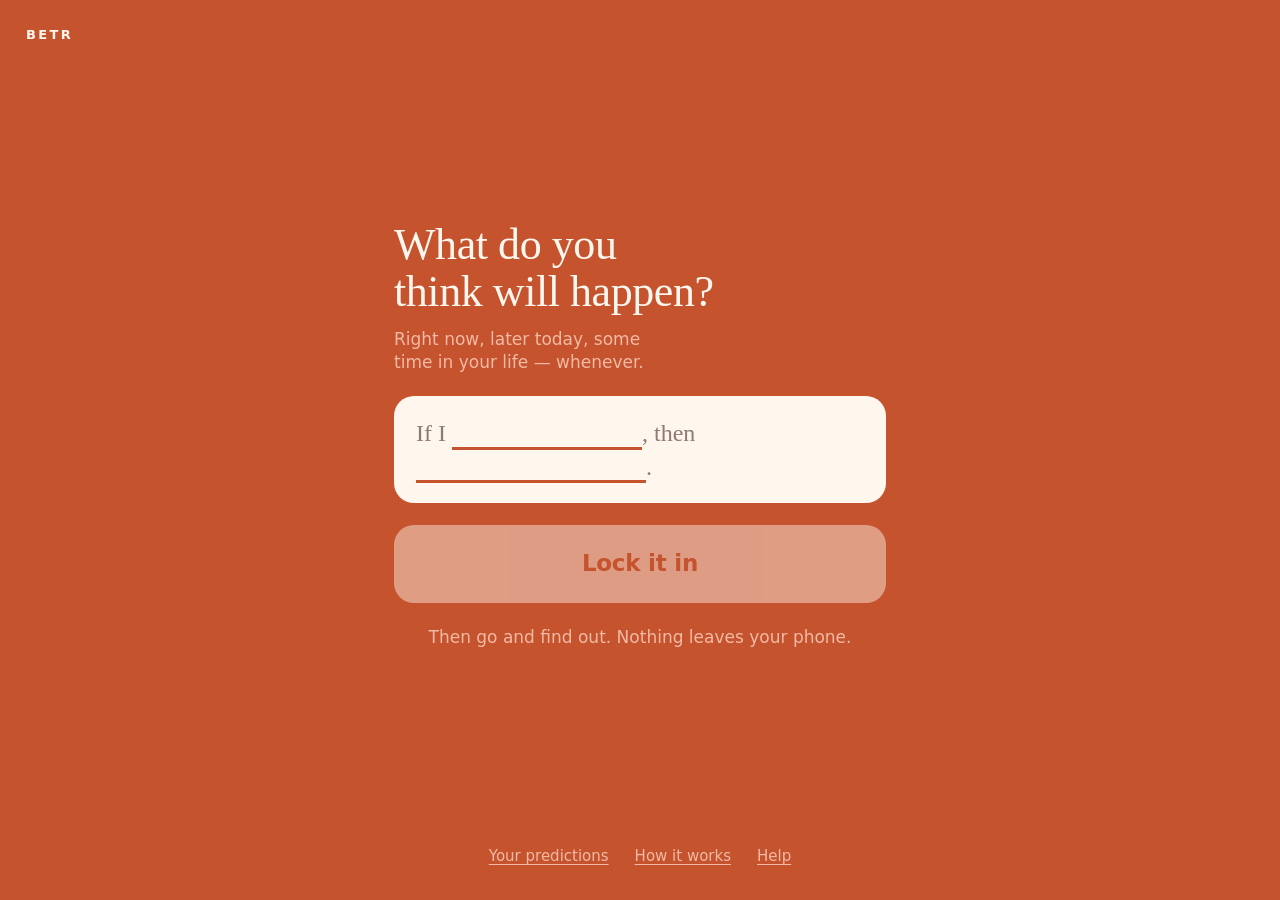
==== commit 748997b8: "French, first pass: the loop in tu, France's 3114 and Switzerland's 143 read off their own sites — a" ====
--- a/web/index.html
+++ b/web/index.html
@@ -101,6 +101,7 @@
 <script src="lib/where.js"></script>
 <script src="lib/i18n.js"></script>
 <script src="content/strings-en.js"></script>
+<script src="content/strings-fr.js"></script>
 <script src="content/places.js"></script>
 <script src="content/zones.js"></script>
 <script src="content/helplines.js"></script>
--- a/web/app.css
+++ b/web/app.css
@@ -99,6 +99,16 @@
 }
 .ask { font-weight: 700; font-size: 1.5rem; line-height: 1.25; letter-spacing: -.01em; margin: 0; }
 .say { font-size: 1.0625rem; margin: 0; color: var(--soft); text-align: center; }
+/*
+  A subtitle, under the headline on the front and under the ask on Locked in (2026-09-16).
+  It answers the question its heading leaves open, so it has to read as part of that heading
+  rather than as the next thing: the negative top margin pulls it back out of the column's
+  1.375rem gap and sits it just under the words it belongs to.
+*/
+.sub {
+  margin: -.9375rem 0 0; font-size: 1.0625rem; line-height: 1.35;
+  color: var(--soft); text-wrap: balance;
+}
 .say.start { text-align: start; }
 .plainsay { font-size: 1.1875rem; margin: 0; }
 .label { font-weight: 700; font-size: .75rem; letter-spacing: .16em; text-transform: uppercase; color: var(--soft); margin: 0; }
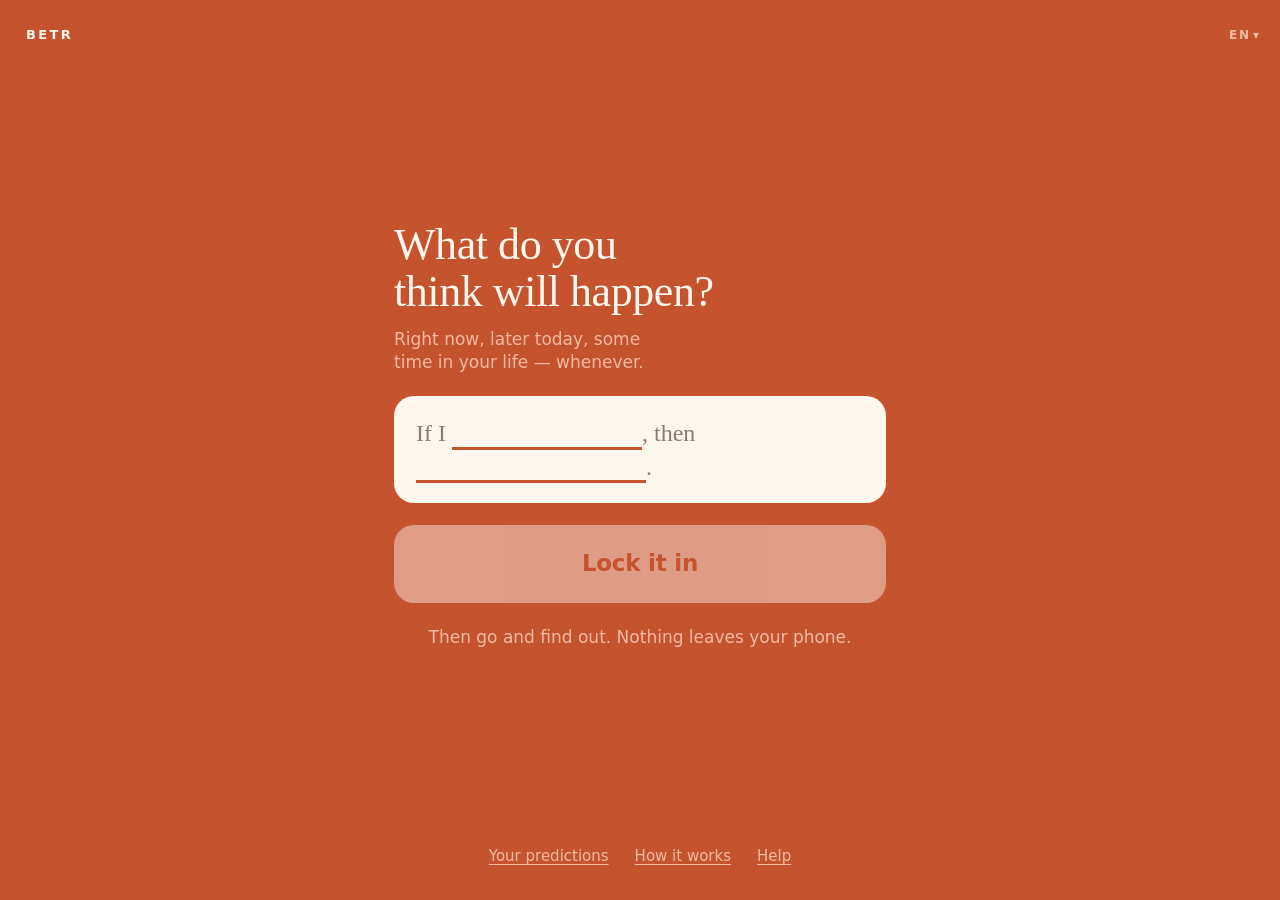
==== commit fa17ab80: "The sunrise icon: the founder's pick, squared off and larger, with a maskable copy for Android and a" ====
--- a/web/index.html
+++ b/web/index.html
@@ -63,7 +63,7 @@
 
 <link rel="manifest" href="manifest.webmanifest">
 <link rel="icon" href="icon-192.png" sizes="192x192" type="image/png">
-<link rel="apple-touch-icon" href="icon-192.png">
+<link rel="apple-touch-icon" href="apple-touch-icon.png">
 <link rel="stylesheet" href="app.css">
 </head>
 <body>
--- a/web/app.css
+++ b/web/app.css
@@ -78,10 +78,38 @@
   display: flex; flex-direction: column;
   padding-block: env(safe-area-inset-top) env(safe-area-inset-bottom);
 }
+/* The wordmark's row. Since 2026-09-16 it also carries the language, on the far side. */
+.top {
+  display: flex; align-items: center; justify-content: space-between; gap: 1rem;
+  padding: 1.625rem 1.625rem 0;
+}
 .wordmark {
-  margin: 0; padding: 1.625rem 1.625rem 0;
+  margin: 0;
   font-weight: 800; font-size: .8125rem; letter-spacing: .18em; text-transform: uppercase;
 }
+
+/*
+  The language (B16, founder's call): two grey letters and a small arrow, set like the
+  LOCKED IN label so it reads as part of the frame rather than as a control asking for
+  attention. The real <select> lies over it, invisible, and is the thing that is tapped: it
+  opens the phone's own picker and a screen reader reads it as what it is.
+
+  The box is 44px each way, the smallest thing a thumb hits reliably, and the negative margins
+  give that back so the row is no taller than the wordmark alone. The select's font is 16px
+  even though nobody sees it: under 16px, iOS zooms the whole page in when it is tapped.
+*/
+.lang {
+  position: relative; display: flex; align-items: center; justify-content: center;
+  min-inline-size: 2.75rem; min-block-size: 2.75rem;
+  margin-block: -1rem; margin-inline-end: -.75rem;
+}
+.lang-code { color: var(--soft); font-weight: 700; font-size: .75rem; letter-spacing: .16em; }
+.lang-code::after { content: "\25BE"; letter-spacing: 0; margin-inline-start: .125rem; }
+.lang select {
+  position: absolute; inset: 0; inline-size: 100%; block-size: 100%;
+  opacity: 0; cursor: pointer; font-size: 1rem; border: 0; appearance: none;
+}
+.lang:focus-within .lang-code { outline: 3px solid var(--on-ground); outline-offset: 4px; border-radius: 2px; }
 .main {
   flex: 1; width: 100%; max-width: 34rem; margin-inline: auto;
   padding: 1.25rem 1.625rem;
@@ -249,10 +277,4 @@
 .sheet textarea { display: block; width: 100%; font-size: .75rem; min-height: 9.375rem; margin-block-start: .625rem; font-family: ui-monospace, SFMono-Regular, Menlo, Consolas, monospace; }
 .sheet .build { font-family: ui-monospace, SFMono-Regular, Menlo, Consolas, monospace; font-size: .75rem; color: var(--day); word-break: break-all; }
 .sheet .warn { border: 2px solid var(--not-tag); margin-block-start: .5rem; }
-.sheet .maker { border: 2px solid var(--not-tag); border-radius: 16px; padding: .9375rem 1.0625rem; margin: .625rem 0 .25rem; }
-.sheet .maker-lock { display: flex; align-items: center; gap: .6875rem; margin: 0 0 .5625rem; }
-.sheet .maker-lock img { height: 2.7em; width: auto; flex: none; }
-.sheet .maker-lock span { font-weight: 600; font-size: 1.25rem; letter-spacing: -.015em; line-height: 1.1; }
-.sheet .maker-tag { font-weight: 600; margin: 0 0 .5rem; }
-.sheet .maker-cost { font-weight: 600; }
 .sheet .countries .plain { font-size: 1rem; color: var(--ink); text-decoration: none; padding: .375rem 0; }
